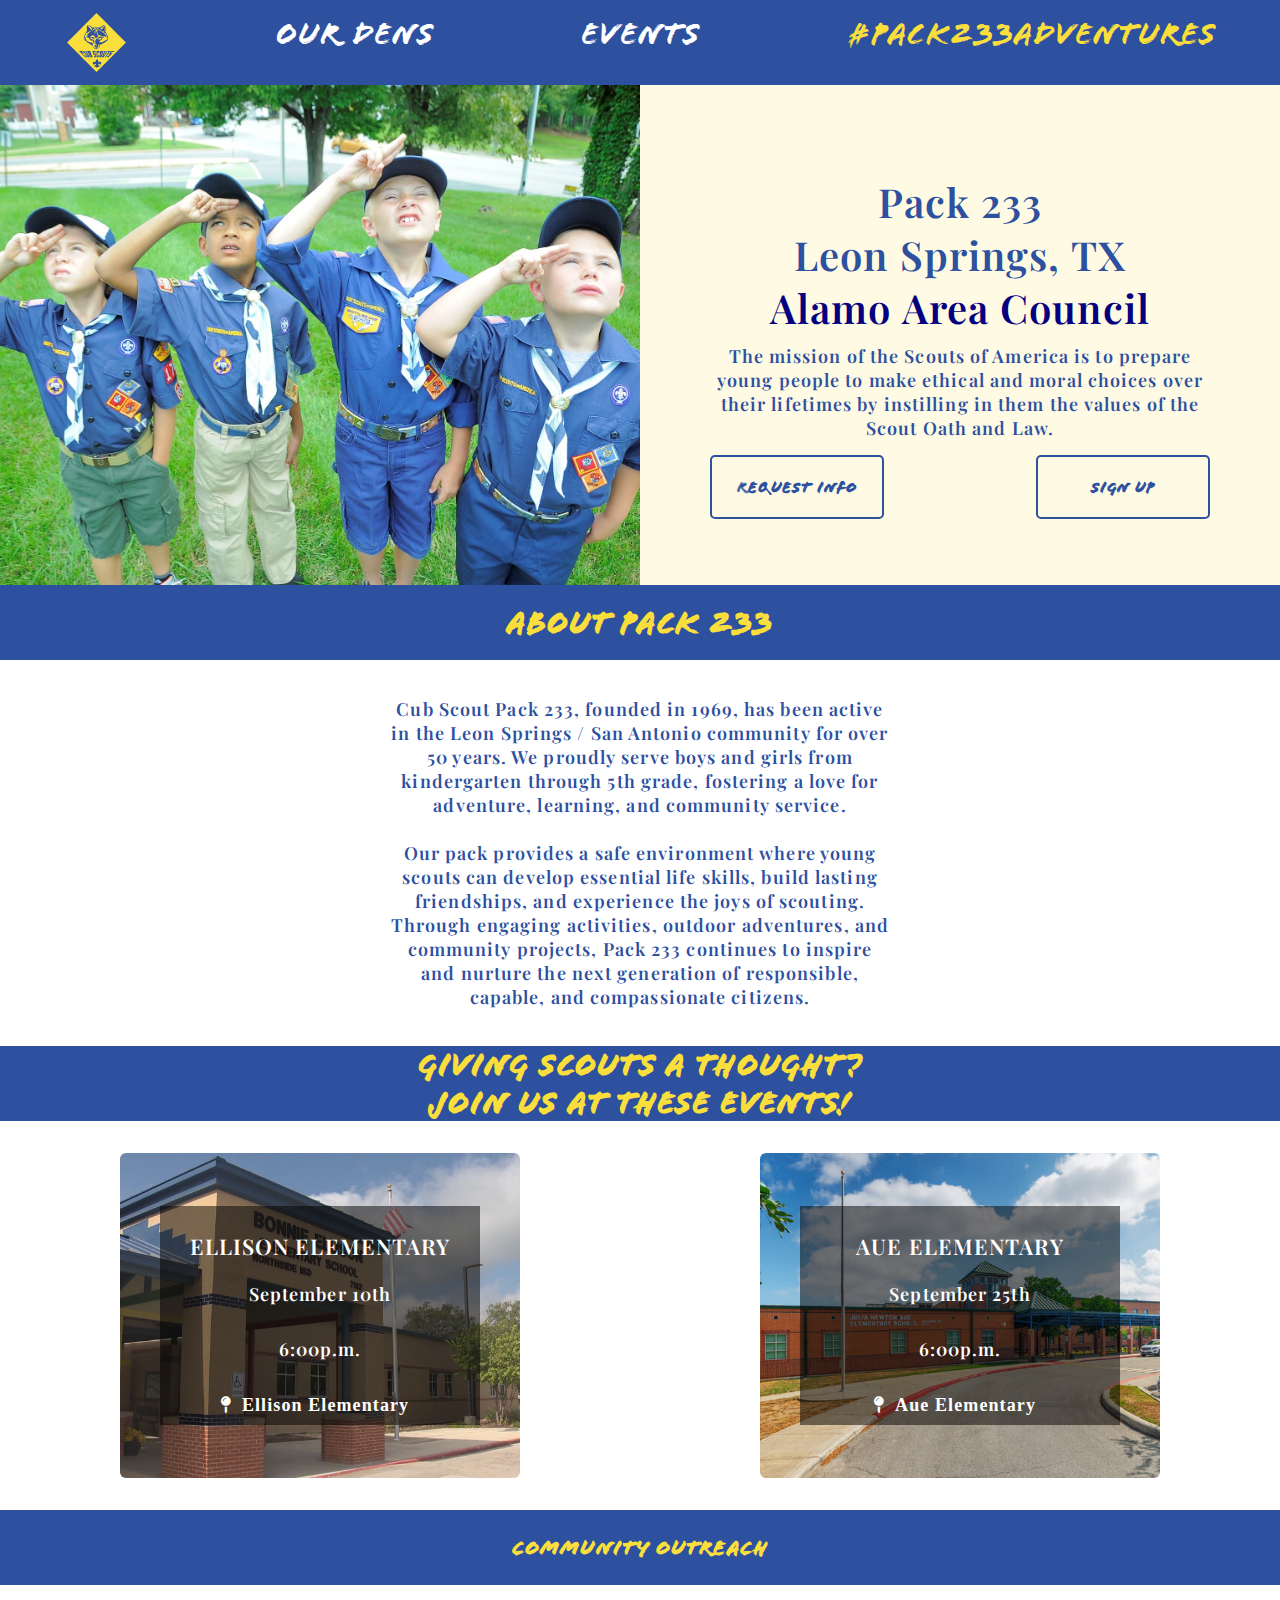
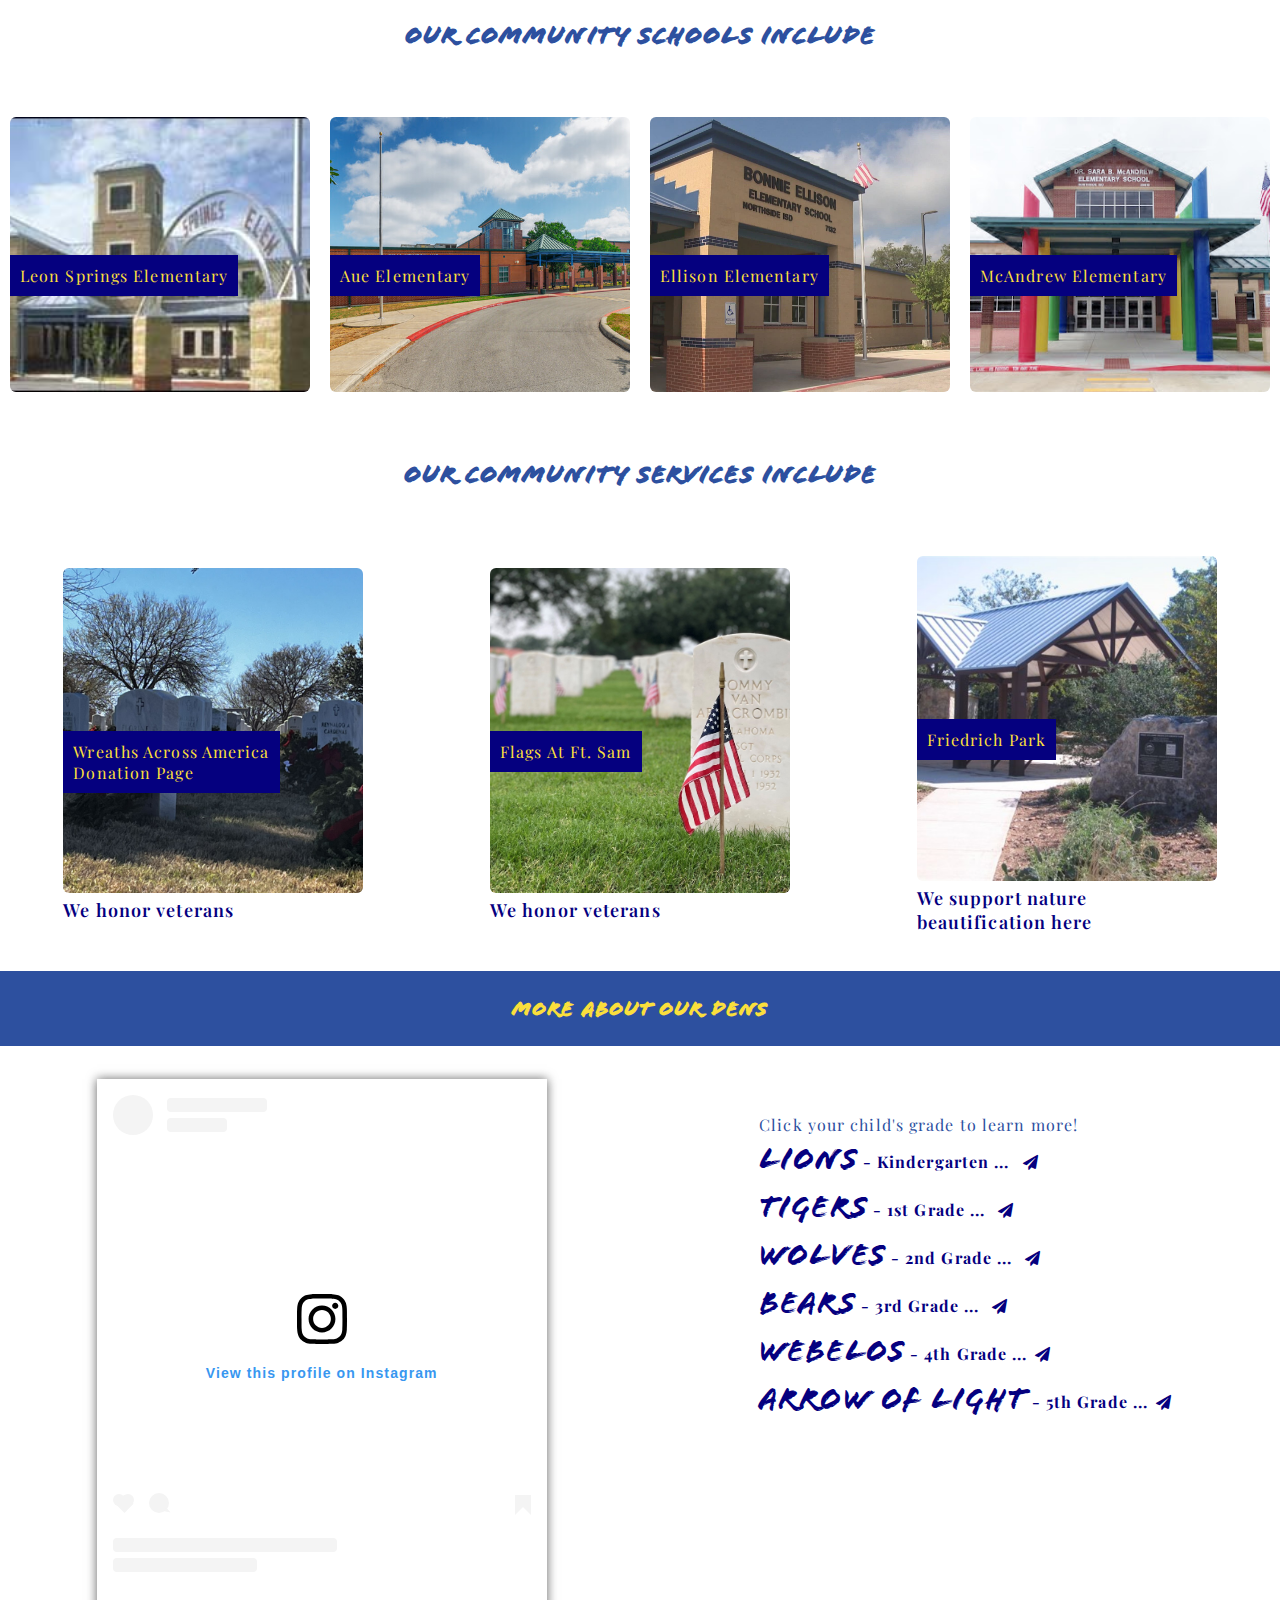
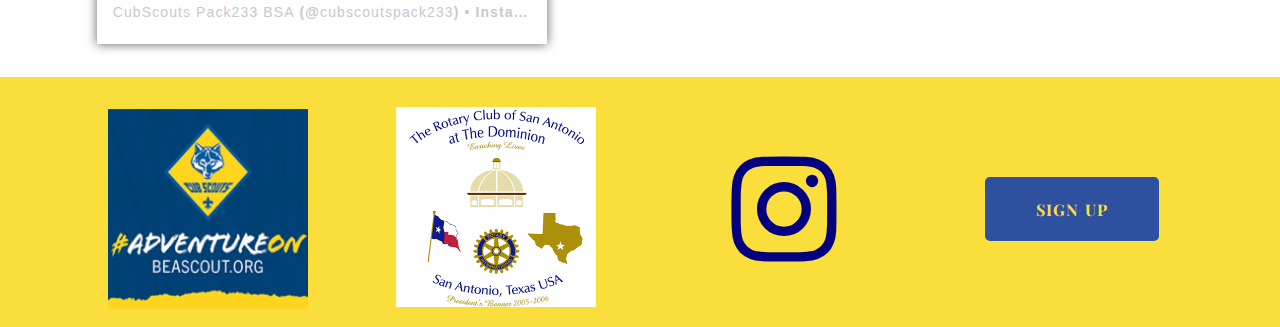
==== index.html @ 51a00521 "changing up the community section" ====
<!DOCTYPE html>
<html lang="en">
    <head>
        <meta name="viewport" content="width=device-width, initial-scale=1.0">
        <meta charset="utf-8">
        <title> Cub Scouts | Leon Springs, TX </title>
        <meta name="keywords" content="CubScout packs, Pack 233, Leon Springs kids, Leon Springs, TX, Leon Springs CubScouts, Domionion CubScouts">
        <meta name="description" content="Explore Cub Scouts Pack 233, where adventure and community come together! Discover our program offerings, upcoming events, and how we foster growth and learning in a fun, supportive environment. Join us in creating lasting memories and developing valuable life skills.">
        <link rel="stylesheet" href="https://cdnjs.cloudflare.com/ajax/libs/font-awesome/5.15.3/css/all.min.css">
        <link rel="icon" type="image/x-icon" href="favicon.ico">
        <link rel="stylesheet" href="styles.css">
        <script async src="//www.instagram.com/embed.js"></script>
    </head>
    <body>   
        <div class="headerContainer">
            <div class="headerContent d-flex"><img class="headerLogo" alt="CubScouts logo" src="./images/cub-scouts.svg" height="50" width="50"/>
                <p class="hash"><a aria-label="Click to check out a list of our Dens" target="_self" style="color: #ffffff !important;" href="#ourDens">OUR DENS</a></p>
                <p class="hash"><a aria-label="Click to check our community events" target="_self" style="color: #ffffff !important;" href="#events">EVENTS</a></p>
                <p class="hash mobileHeaderHash"><a target="_blank" aria-label="Click to visit our Instagram Page" href="https://www.instagram.com/cubscoutspack233/"><span>#PACK233ADVENTURES</span></a></p>
            </div>
        </div>
        <section class="heroContainer background-yellow">
             <div class="heroContent">
                <div class="col1 heroBG d-block"></div>
                <div class="col2 text-center"><h1>Pack 233 
                    <br/>Leon Springs, TX<br/> <a aria-label="Click to visit our Alamo Area Council Page" href="https://www.alamoareabsa.org/" target="_blank">Alamo Area Council</a></h1>
                    <p>The mission of the Scouts of America is to prepare young people to make ethical and moral choices over their lifetimes by instilling in them the values of the Scout Oath and Law.</p>
                    <div style="background-color: inherit;" class="flex-row m-auto">
                        <a target="_blank" class="heroButton" href="https://my.scouting.org/more-info/d24417ab-6758-4525-a1d3-5074b0b7e87c&beascout=true?_gl=1*5ojyng*_gcl_au*MTU4NzA2MzYxLjE3MjIyMTE1NDc.*_ga*MjA3MTU3ODgwMi4xNzIyMTIxNTUx*_ga_61ZEHCVHHS*MTcyMjIxMTU0Ny4xLjEuMTcyMjIxMTU3NS4zMi4wLjA.*_ga_20G0JHESG4*MTcyMjIxMTU0OC4xLjEuMTcyMjIxMTU3NS4zMy4wLjA.&_ga=2.195953002.758664652.1722121557-2071578802.1722121551">
                    request info</a><br/>
                    <a target="_blank" class="heroButton" href="https://my.scouting.org/more-info/d24417ab-6758-4525-a1d3-5074b0b7e87c&beascout=true?_gl=1*5ojyng*_gcl_au*MTU4NzA2MzYxLjE3MjIyMTE1NDc.*_ga*MjA3MTU3ODgwMi4xNzIyMTIxNTUx*_ga_61ZEHCVHHS*MTcyMjIxMTU0Ny4xLjEuMTcyMjIxMTU3NS4zMi4wLjA.*_ga_20G0JHESG4*MTcyMjIxMTU0OC4xLjEuMTcyMjIxMTU3NS4zMy4wLjA.&_ga=2.195953002.758664652.1722121557-2071578802.1722121551">
                        Sign Up</a>
                    </div>
                </div>
            </div>
        </section>
        <aside class="asideContainer">
            <h2 class="text-center flex-col">About PACK 233</h2>
                <div class="asideContent">
                    <div class="col2 text-center">
                        <p>
                            Cub Scout Pack 233, founded in 1969, has been active in the Leon Springs / San Antonio community for over 50 years. We proudly serve boys and girls from kindergarten through 5th grade, fostering a love for adventure, learning, and community service. 
                            <br/><br/> 
                            Our pack provides a safe environment where young scouts can develop essential life skills, build lasting friendships, and experience the joys of scouting. Through engaging activities, outdoor adventures, and community projects, Pack 233 continues to inspire and nurture the next generation of responsible, capable, and compassionate citizens.
                        </p>
                    </div>
                </div>
        </aside>
        <aside class="asideContainer" id="events">
            <h2 class="text-center flex-col"><div class="d-contents">GIVING SCOUTS A THOUGHT?</div><br/><span class="mobileHelp">JOIN US AT THESE EVENTS!</span></h2>
            
            <div class="asideContent">
                <div class="col1 ellisonBG max-col-w-400 ">
                    <div class="overlay">
                    <h3>ELLISON ELEMENTARY</h3>
                        <p>September 10th</p><br/>
                        <p>6:00p.m.</p><br/>
                        <p><a target="_blank" aria-label="Directions to Ellison Elementary" style="color: #ffffff;" href="https://maps.app.goo.gl/BHahEkvLc5fnG5948"><span class="fa fa-map-pin"/>Ellison Elementary</a></p>
                    </div>
                </div>
                <div class="col1 aueBG max-col-w-400">
                    <div class="overlay">
                        <h3>AUE ELEMENTARY</h3>
                        <p>September 25th</p><br/>
                        <p>6:00p.m.</p><br/>
                        <p><a aria-label="Directions to Aue Elementary" target="_blank" style="color: #ffffff;" href="https://maps.app.goo.gl/xk5PYhgJ418d5FRM7"><span class="fa fa-map-pin"/>Aue Elementary</a></p>
                    </div>
                </div>
            </div>
        </aside>
        <aside class="asideContainer">
            <h3 class="text-center flex-col">Community Outreach</h3>
            <div><h4 style="font-weight: 800; font-size: 26px" class="hash text-center">Our community schools include</h4></div>

            <div class="asideContent">            
                <div class="col4">
                    <a href="https://www.nisd.net/leonsprings" target="_blank">
                    <div class="lseBG max-col-w-300">
                    <span class='titleBG'>Leon Springs Elementary </span>  </div>
                
                    </a>
                </div>
                <div class="col4">
                    <a href="https://www.nisd.net/aue" target="_blank">
                        <div class="aueBG max-col-w-300">
                        <span class='titleBG'>Aue Elementary </span>  </div>
                    </a>
                </div>  
                <div class="col4">
                    <a href="https://www.nisd.net/ellison" target="_blank">
                        <div class="ellisonBG max-col-w-300">
                        <span class='titleBG'>Ellison Elementary </span>  </div>
                    </a>
                </div>
                <div class="col4">
                    <a href="https://www.nisd.net/mcandrew" target="_blank">
                      <div class="mcandBG  max-col-w-300">
                      <span class='titleBG'>McAndrew  Elementary </span>  </div>
                    </a>
                </div>
            </div>
            <div><h4 style="font-weight: 800; font-size: 26px" class="hash text-center">Our community services include</h4></div>

            <div class="asideContent">

                <div class="col3">
                      <a href="https://www.wreathsacrossamerica.org/pages/179593/Overview/?relatedId=14959" target="_blank">
                  <div class="wwaBG max-col-w-400">
                  <span class='titleBG'> Wreaths Across America <br/> Donation Page</span> </div>
                  <p>We honor veterans</p>
                </a>
                </div>
                <div class="col3">
                 <a  target="_blank" href="https://www.flagsforfallenvets.com/fsh.php?q=FSH">
                  <div class="ffsBG max-col-w-400">
                    <span class='titleBG'> Flags At Ft. Sam </span></div>
                    <p>We honor veterans</p>
                </a>
                </div>   
                <div class="col3">
                <a href="https://www.sa.gov/Directory/Departments/Parks/Parks-Facilities/Parks/Directory/Friedrich-Wilderness-Park" target="_blank">
                  <div class="friedrichBG max-col-w-400">
                  <span class='titleBG'> Friedrich Park </span>  </div>
                  <p>We support nature beautification here</p>

                </a>
                </div>
            </div>
             
        </aside>
        <aside class="asideContainer">
            <h3 class="text-center flex-col">MORE ABOUT OUR DENS</h3>
            <div id="ourDens" class="asideContent j-content-dynamic" > 
                <blockquote class="instagram-media" data-instgrm-permalink="https://www.instagram.com/cubscoutspack233/?utm_source=ig_embed&amp;utm_campaign=loading" data-instgrm-version="14" style="background:#FFF; border: none !important; box-shadow:0 0 10px 0 rgba(0,0,0,0.5),0 1px 10px 0 rgba(0,0,0,0.15) !important; margin: 1px; max-width:450px; min-width:326px; padding:0; width:95.375%; width:-webkit-calc(100% - 2px); width:calc(100% - 2px);"><div style="padding:16px;"> <a href="https://www.instagram.com/cubscoutspack233/?utm_source=ig_embed&amp;utm_campaign=loading" style=" background:#FFFFFF; line-height:0; padding:0 0; text-align:center; text-decoration:none; width:100%;" target="_blank"> <div style=" display: flex; flex-direction: row; align-items: center;"> <div style="background-color: #F4F4F4; border-radius: 50%; flex-grow: 0; height: 40px; margin-right: 14px; width: 40px;"></div> <div style="display: flex; flex-direction: column; flex-grow: 1; justify-content: center;"> <div style=" background-color: #F4F4F4; border-radius: 4px; flex-grow: 0; height: 14px; margin-bottom: 6px; width: 100px;"></div> <div style=" background-color: #F4F4F4; border-radius: 4px; flex-grow: 0; height: 14px; width: 60px;"></div></div></div><div style="padding: 19% 0;"></div> <div style="display:block; height:50px; margin:0 auto 12px; width:50px;"><svg width="50px" height="50px" viewBox="0 0 60 60" version="1.1" xmlns="https://www.w3.org/2000/svg" xmlns:xlink="https://www.w3.org/1999/xlink"><g stroke="none" stroke-width="1" fill="none" fill-rule="evenodd"><g transform="translate(-511.000000, -20.000000)" fill="#000000"><g><path d="M556.869,30.41 C554.814,30.41 553.148,32.076 553.148,34.131 C553.148,36.186 554.814,37.852 556.869,37.852 C558.924,37.852 560.59,36.186 560.59,34.131 C560.59,32.076 558.924,30.41 556.869,30.41 M541,60.657 C535.114,60.657 530.342,55.887 530.342,50 C530.342,44.114 535.114,39.342 541,39.342 C546.887,39.342 551.658,44.114 551.658,50 C551.658,55.887 546.887,60.657 541,60.657 M541,33.886 C532.1,33.886 524.886,41.1 524.886,50 C524.886,58.899 532.1,66.113 541,66.113 C549.9,66.113 557.115,58.899 557.115,50 C557.115,41.1 549.9,33.886 541,33.886 M565.378,62.101 C565.244,65.022 564.756,66.606 564.346,67.663 C563.803,69.06 563.154,70.057 562.106,71.106 C561.058,72.155 560.06,72.803 558.662,73.347 C557.607,73.757 556.021,74.244 553.102,74.378 C549.944,74.521 548.997,74.552 541,74.552 C533.003,74.552 532.056,74.521 528.898,74.378 C525.979,74.244 524.393,73.757 523.338,73.347 C521.94,72.803 520.942,72.155 519.894,71.106 C518.846,70.057 518.197,69.06 517.654,67.663 C517.244,66.606 516.755,65.022 516.623,62.101 C516.479,58.943 516.448,57.996 516.448,50 C516.448,42.003 516.479,41.056 516.623,37.899 C516.755,34.978 517.244,33.391 517.654,32.338 C518.197,30.938 518.846,29.942 519.894,28.894 C520.942,27.846 521.94,27.196 523.338,26.654 C524.393,26.244 525.979,25.756 528.898,25.623 C532.057,25.479 533.004,25.448 541,25.448 C548.997,25.448 549.943,25.479 553.102,25.623 C556.021,25.756 557.607,26.244 558.662,26.654 C560.06,27.196 561.058,27.846 562.106,28.894 C563.154,29.942 563.803,30.938 564.346,32.338 C564.756,33.391 565.244,34.978 565.378,37.899 C565.522,41.056 565.552,42.003 565.552,50 C565.552,57.996 565.522,58.943 565.378,62.101 M570.82,37.631 C570.674,34.438 570.167,32.258 569.425,30.349 C568.659,28.377 567.633,26.702 565.965,25.035 C564.297,23.368 562.623,22.342 560.652,21.575 C558.743,20.834 556.562,20.326 553.369,20.18 C550.169,20.033 549.148,20 541,20 C532.853,20 531.831,20.033 528.631,20.18 C525.438,20.326 523.257,20.834 521.349,21.575 C519.376,22.342 517.703,23.368 516.035,25.035 C514.368,26.702 513.342,28.377 512.574,30.349 C511.834,32.258 511.326,34.438 511.181,37.631 C511.035,40.831 511,41.851 511,50 C511,58.147 511.035,59.17 511.181,62.369 C511.326,65.562 511.834,67.743 512.574,69.651 C513.342,71.625 514.368,73.296 516.035,74.965 C517.703,76.634 519.376,77.658 521.349,78.425 C523.257,79.167 525.438,79.673 528.631,79.82 C531.831,79.965 532.853,80.001 541,80.001 C549.148,80.001 550.169,79.965 553.369,79.82 C556.562,79.673 558.743,79.167 560.652,78.425 C562.623,77.658 564.297,76.634 565.965,74.965 C567.633,73.296 568.659,71.625 569.425,69.651 C570.167,67.743 570.674,65.562 570.82,62.369 C570.966,59.17 571,58.147 571,50 C571,41.851 570.966,40.831 570.82,37.631"></path></g></g></g></svg></div><div style="padding-top: 8px;"> <div style=" color:#3897f0; font-family:Arial,sans-serif; font-size:14px; font-style:normal; font-weight:550; line-height:18px;">View this profile on Instagram</div></div><div style="padding: 12.5% 0;"></div> <div style="display: flex; flex-direction: row; margin-bottom: 14px; align-items: center;"><div> <div style="background-color: #F4F4F4; border-radius: 50%; height: 12.5px; width: 12.5px; transform: translateX(0px) translateY(7px);"></div> <div style="background-color: #F4F4F4; height: 12.5px; transform: rotate(-45deg) translateX(3px) translateY(1px); width: 12.5px; flex-grow: 0; margin-right: 14px; margin-left: 2px;"></div> <div style="background-color: #F4F4F4; border-radius: 50%; height: 12.5px; width: 12.5px; transform: translateX(9px) translateY(-18px);"></div></div><div style="margin-left: 8px;"> <div style=" background-color: #F4F4F4; border-radius: 50%; flex-grow: 0; height: 20px; width: 20px;"></div> <div style=" width: 0; height: 0; border-top: 2px solid transparent; border-left: 6px solid #f4f4f4; border-bottom: 2px solid transparent; transform: translateX(16px) translateY(-4px) rotate(30deg)"></div></div><div style="margin-left: auto;"> <div style=" width: 0px; border-top: 8px solid #F4F4F4; border-right: 8px solid transparent; transform: translateY(16px);"></div> <div style=" background-color: #F4F4F4; flex-grow: 0; height: 12px; width: 16px; transform: translateY(-4px);"></div> <div style=" width: 0; height: 0; border-top: 8px solid #F4F4F4; border-left: 8px solid transparent; transform: translateY(-4px) translateX(8px);"></div></div></div> <div style="display: flex; flex-direction: column; flex-grow: 1; justify-content: center; margin-bottom: 24px;"> <div style=" background-color: #F4F4F4; border-radius: 4px; flex-grow: 0; height: 14px; margin-bottom: 6px; width: 224px;"></div> <div style=" background-color: #F4F4F4; border-radius: 4px; flex-grow: 0; height: 14px; width: 144px;"></div></div></a><p style=" color:#c9c8cd; font-family:Arial,sans-serif; font-size:14px; line-height:17px; margin-bottom:0; margin-top:8px; overflow:hidden; padding:8px 0 7px; text-align:center; text-overflow:ellipsis; white-space:nowrap;"><a href="https://www.instagram.com/cubscoutspack233/?utm_source=ig_embed&amp;utm_campaign=loading" style=" color:#c9c8cd; font-family:Arial,sans-serif; font-size:14px; font-style:normal; font-weight:normal; line-height:17px;" target="_blank">CubScouts Pack233 BSA</a> (@<a href="https://www.instagram.com/cubscoutspack233/?utm_source=ig_embed&amp;utm_campaign=loading" style=" color:#c9c8cd; font-family:Arial,sans-serif; font-size:14px; font-style:normal; font-weight:normal; line-height:17px;" target="_blank">cubscoutspack233</a>) • Instagram photos and videos</p></div></blockquote>

                <div class="">
                        <ul class="denListContainer" style="font-weight: 700px">
                            Click your child's grade to learn more! <br/>
                            <li><a target="_self" href="lions.html"><span class="hash">Lions</span> - Kindergarten ... <span style="font-size: 24px; position: relative; top: 5px; left: 3px;"><i class="fa fa-light fa-paper-plane"></i></span></a></li>
                            <li><a target="_self" href="tigers.html"><span class="hash">Tigers</span> - 1st Grade ... <span style="font-size: 24px; position: relative; top: 5px; left: 3px;"><i class="fa fa-light fa-paper-plane"></i></span></a></li>
                            <li><a target="_self" href="wolves.html"><span class="hash">Wolves</span> - 2nd Grade ... <span style="font-size: 24px; position: relative; top: 5px; left: 3px;"><i class="fa fa-light fa-paper-plane"></i></span></a></li>
                            <li><a target="_self" href="bears.html"><span class="hash">Bears</span> - 3rd Grade ... <span style="font-size: 24px; position: relative; top: 5px; left: 3px;"><i class="fa fa-light fa-paper-plane"></i></span></a></li>
                            <li><a target="_self" href="webelos.html"><span class="hash">Webelos</span> - 4th Grade ...<span style="font-size: 24px; position: relative; top: 5px; left: 3px;"><i class="fa fa-light fa-paper-plane"></i></span></a></li>
                            <li><a target="_self" href="arrow-of-light.html"><span class="hash">Arrow Of Light</span> - 5th Grade ...<span style="font-size: 24px; position: relative; top: 5px; left: 3px;"><i class="fa fa-light fa-paper-plane"></i></span></a></li>
                        </ul>
                </div>
            </div>
           
        </aside>  
        <footer class="footerContainer">
            <div class="footerContent">
                <div class="footerCol"><img alt="CubScouts Adventures logo" src="./images/new_logo_footer.png" height="200px" width="200px"/></div>
                <div class="footerCol"><a aria-label="Click to visit Rotary Club at the Dominion's Page" href="https://portal.clubrunner.ca/3077/page/how-we-help" target="_blank" ><img src="./images/rotaryclublogo.png" alt="Dominion Rotary Club logo" height="200px" width="200px"/></a></div>

                <div class="footerCol"><a aria-label="Click to visit our Instagram Page" target="_blank" href="https://www.instagram.com/cubscoutspack233/"><span class="fab fa-instagram"/></a>
                </div>
                <div class="footerCol">
                    <a class="footerButton" href="https://my.scouting.org/online-registration/d24417ab-6758-4525-a1d3-5074b0b7e87c/applicant-type" target="_blank">Sign Up</a>
                </div>
            </div>
        </footer> 
    </body>
</html>
---- styles.css ----
/* Place your CSS styles in this file */
@font-face {
font-family: pack233Font;
src: url('PlayfairDisplay-VariableFont_wght.ttf');
}
@font-face{
font-family: hashFont;
src: url('Flood.otf');
}
body{
color: #2d509f;    
font-family: pack233Font;
background-color: #ffffff;
letter-spacing: 1.1px;
margin: 0px;

}
a{
text-decoration: none;
color: #05007f;
}
a:hover{
text-decoration: none;
}
.headerContainer{
position: fixed;
top: 0px;
display: flex;
background-color: #2d509f;
width: 100%;
height: 85px;
color: #ffffff;
z-index: 1;
}
.headerContent{
display: flex;
justify-content: space-between;
color: #ffffff;
font-size: 16px;
font-weight: 600;
width: 90%;
margin: auto;
max-width: 1400px;
}
.headerLogo{
height:65px;
width: 65px;
}
.hash{
font-family: hashFont !important;
font-size: 32px;
font-weight: 500;
}
.hash span{
color: #fadf3c;
}
/* hero sections */
.heroContainer{
margin: 85px auto 0px;
color: #2d509f;
width: 100%;
flex-direction: column;
justify-content: center;
}
.heroContent{
width: 100%;
display: flex;
flex-direction: row;
height: 500px;
margin: auto;
}
.heroButton{
border: 2px solid #2d509f;
height: 40px;
border-radius: 5px;
padding: 10px;
width: 150px;
color: #2d509f;
text-transform: uppercase;
align-content: center;
font-weight: 700;
margin-top: 10px;
}
.heroButton:hover{
background-color: #fadf3c;
}
.heroBG{
background-image: url('./images/7118_R_33451_01_0057-photo-CSBC-1.JPG');
background-position: center center;
background-repeat: no-repeat;
background-size: cover;
}
.lionHeroBG{
background-image: url('./images/ranks/Lion.jpg');
background-position: center center;
background-repeat: no-repeat;
background-color: #ffffff;
}
.tigerHeroBG{
background-image: url('./images/ranks/Tiger.jpg');
background-position: center center;
background-repeat: no-repeat;
background-color: #ffffff;
background-size: 20%;

}
.wolfHeroBG{
background-image: url('./images/ranks/Wolf.jpg');
background-position: center center;
background-repeat: no-repeat;
background-color: #ffffff;
background-size: 20%;

}
.bearHeroBG{
background-image: url('./images/ranks/CS_bear-insignia-CSBC.jpg');
background-position: center center;
background-repeat: no-repeat;
background-color: #ffffff;
background-size: 30%;

}
.webelosHeroBG{
background-image: url('./images/ranks/webelo.jpg');
background-position: center center;
background-repeat: no-repeat;
background-color: #ffffff;
background-size: 20%;

}
.aolHeroBG{
background-image: url('./images/ranks/AOL.jpeg');
background-position: center center;
background-repeat: no-repeat;
background-color: #ffffff;
}
.wolfHeroBG{
background-image: url('./images/ranks/Wolf.jpg');
background-position: center center;
background-repeat: no-repeat;
background-color: #ffffff;
}
.card{
width: 100%;
max-width: 500px;
border-radius: 6px;
}
.wwaBG{
background-image: url('./images/image1.jpg');
background-position: center center;
background-repeat: no-repeat;
background-size: cover;
border-radius: 6px;
}
.ffsBG{
background-image: url('./images/image0.jpg');
background-position: center center;
background-repeat: no-repeat;
background-size: cover;
border-radius: 6px;
}
.col{
flex-direction: column;
width: 100%; 
}
.col1{
flex-direction: column;
width: 50%;  
}
.col1 img{
height: 100%;
object-fit: contain;
}
.max-col-w-400{
max-width: 400px;
height: 325px;
margin: auto;
align-content: center;
}
.max-col-w-300{
    max-width: 300px;
    height: 275px;
    margin: auto;
    align-content: center;
}

.col2{
align-content: center;
flex-direction: column;
width: 50%;
max-width: 500px;
margin: auto;
}
.col3{
    align-content: center;
    flex-direction: column;
    width: 33%;
    max-width: 300px;
    margin: auto;
    }
.col4{
    align-content: center;
    flex-direction: column;
    width: 25%;
    max-width: 400px;
    margin: auto;
}
/* content sections (aside) */
.asideContainer{
width: 100%;
margin: auto;
justify-content: center;

}
.asideContent{
display: flex;
max-width: 1400px;
width: 100%;
margin: auto;
flex-direction: row;
padding: 2.5% 0px;
}

.flex-col {
font-family: hashFont;
display: flex;
flex-direction: column;
width: 100%;
background-color: #2d509f;
color: #fadf3c;
height: 75px;
justify-content: center;
margin: 0px;
}
.flex-row {
font-family: hashFont;
display: flex;
flex-direction: row;
width: 100%;
background-color: #2d509f;
color: #fadf3c;
height: 60px;
justify-content: space-between;
margin: 0px;
}
.derbyBG{
background-image: url('./images/lego derby.jpg');
background-position: center center;
background-repeat: no-repeat;
background-size: cover;
border-radius: 6px;
}
.friedrichBG{
background-image: url('./images/freidreichBG.jpg');
background-position: center center;
background-repeat: no-repeat;
background-size: cover;
border-radius: 6px;
}
.lseBG{
background-image: url('./images/LSEelem.jpg');
background-position: center center;
background-repeat: no-repeat;
background-size: cover;
border-radius: 6px;
}
.aueBG{
background-image: url('./images/aueElem.jpg');
background-position: center center;
background-repeat: no-repeat;
background-size: cover;
border-radius: 6px;
}
.mcandBG{
background-image: url('./images/mcand-elem.jpg');
background-position: center center;
background-repeat: no-repeat;
background-size: cover;
border-radius: 6px;
}
.ellisonBG{
background-image: url('./images/ellison-elem.jpg');
background-position: center center;
background-repeat: no-repeat;
background-size: cover;
border-radius: 6px;
}
.rainGutterBG{
background-image: url('./images/raingutter_regatta_bsa.jpg');
background-position: center center;
background-repeat: no-repeat;
background-size: cover;
height: 350px;  
}
.overlay  {
background-color: #00000080;
width: 80%;
margin: auto;
color: white;
text-align: center;
padding: 1% 0px;
}
.titleBG{
background-color: #05007f;
color: #fadf3c;
padding: 10px;
position: absolute;
}
/* den list */
.denListContainer {
    justify-content: stretch;
}
ul {
padding: 20px;
}
li{
list-style: none;
font-weight: bold;
padding: 5px 0px;

}
/* footer */
.footerContainer{
width: 100%;
height: 250px;
background-color: #fadf3c;
}
.footerContent{
display: flex;
flex-direction: row;
max-width: 1400px;
width: 90%;
margin: auto;
padding-top: 30px;
}
.footerCol{
flex-direction: column;
width: 25%;
display: flex;
margin: auto;
justify-content: center;
align-items: center;
}
.footerButton{
border: 2px solid #2d509f;
height: 40px;
border-radius: 5px;
align-content: center;
padding: 10px;
color: #fadf3c;
width: 150px;
text-align: center;
background-color: #2d509f;
text-transform: uppercase;
font-weight: 700;
}
.footerButton:hover{
background-color: #fadf3c;
color: #2d509f;
}

/* globals */
.text-center{
text-align: center;
}
.background-yellow{
background-color: #fadf3c25;
}
h1, h2, h3{
font-weight: 600;
}
h1{
font-size: 2.5em;
margin: 10px auto;
}
h2{
font-size: 2.0em;
margin: 10px 0px;
}
h3{
font-size: 1.35em;
}
p{
font-weight: 600;
margin-top: 5px;
margin-bottom: 5px;
font-size: 18px;
}
.p-top{
padding-top: 1%;
}
.j-content-c{
justify-content: center;
}
.j-content-dynamic{
    justify-content: space-around;
}
.m-auto{
margin: auto;
}
.d-block{
display: block;
}
.d-contents{
display: contents;
}



/* Mobile rendering */

@media (max-width: 800px) { 
.hash{
    font-size: 22px;
}
.mobileHeaderHash{
position: fixed;
top: 45px;
left: 110px;
font-size: 16px;
}
.headerContainer{
flex-direction: column;
}
.heroContent{
flex-direction: row;
height: 460px
}

.footerContent{
flex-direction: column;
height: 90%;
}
.heroButton{
width: 140px;
margin-top: 25px
}
.footerContainer{
height: 650px;
}
.mobileHelp{
position: relative;
bottom: 15px;
}
.asideContent{
flex-direction: column;
row-gap: 20px
}
.rankBadgeImg{
width: 90%
}
.overlay{
width: 90%;
}
.lseBG, .ellisonBG, .ffsBG, .wwaBG, .mcandBG, .aueBG, .friedrichBG {
height: 235px;
width: 90%;
}
.tigerHeroBG, .bearHeroBG, .wolfHeroBG, .webelosHeroBG, .lionHeroBG, .aolHeroBG {
background-size: 80%;
}
.j-content-dynamic{
    display: grid;
    justify-content: center;
}
.col1{
    margin: auto;
    width: 90%;
}
.col2{
    margin:0px auto;
    width: 90%;
    padding: 0px 0px;
}
.col3{
    margin:0px auto;
    width: 90%;
    padding: 0px 0px;
}
.col4{
    margin:0px auto;
    width: 90%;
    padding: 0px 0px;
}
.footerCol{
    width: 90%;
    margin: auto;
}
.d-block{
    display: none;
}
.d-contents{
display: none;
}
h1{
font-size: 2.0em;
margin: 10px auto;
}
h2{
    font-size: 1.55em;
    margin: 10px 0px;
}
}

/* font awsome customizations*/

.fa-paper-plane::before {
font-size: 15px;
position: relative;
top: -5px;
left: 5px;
}

.fa-map-pin::before {
font-size: 17px;
position: relative;
top: 0px;
left: -10px;
}
.fa-instagram{
    font-size: 120px;
    color: #05007f;

}

/* Insta CSS  */
.xwxc41k {
    display: none !important;
}
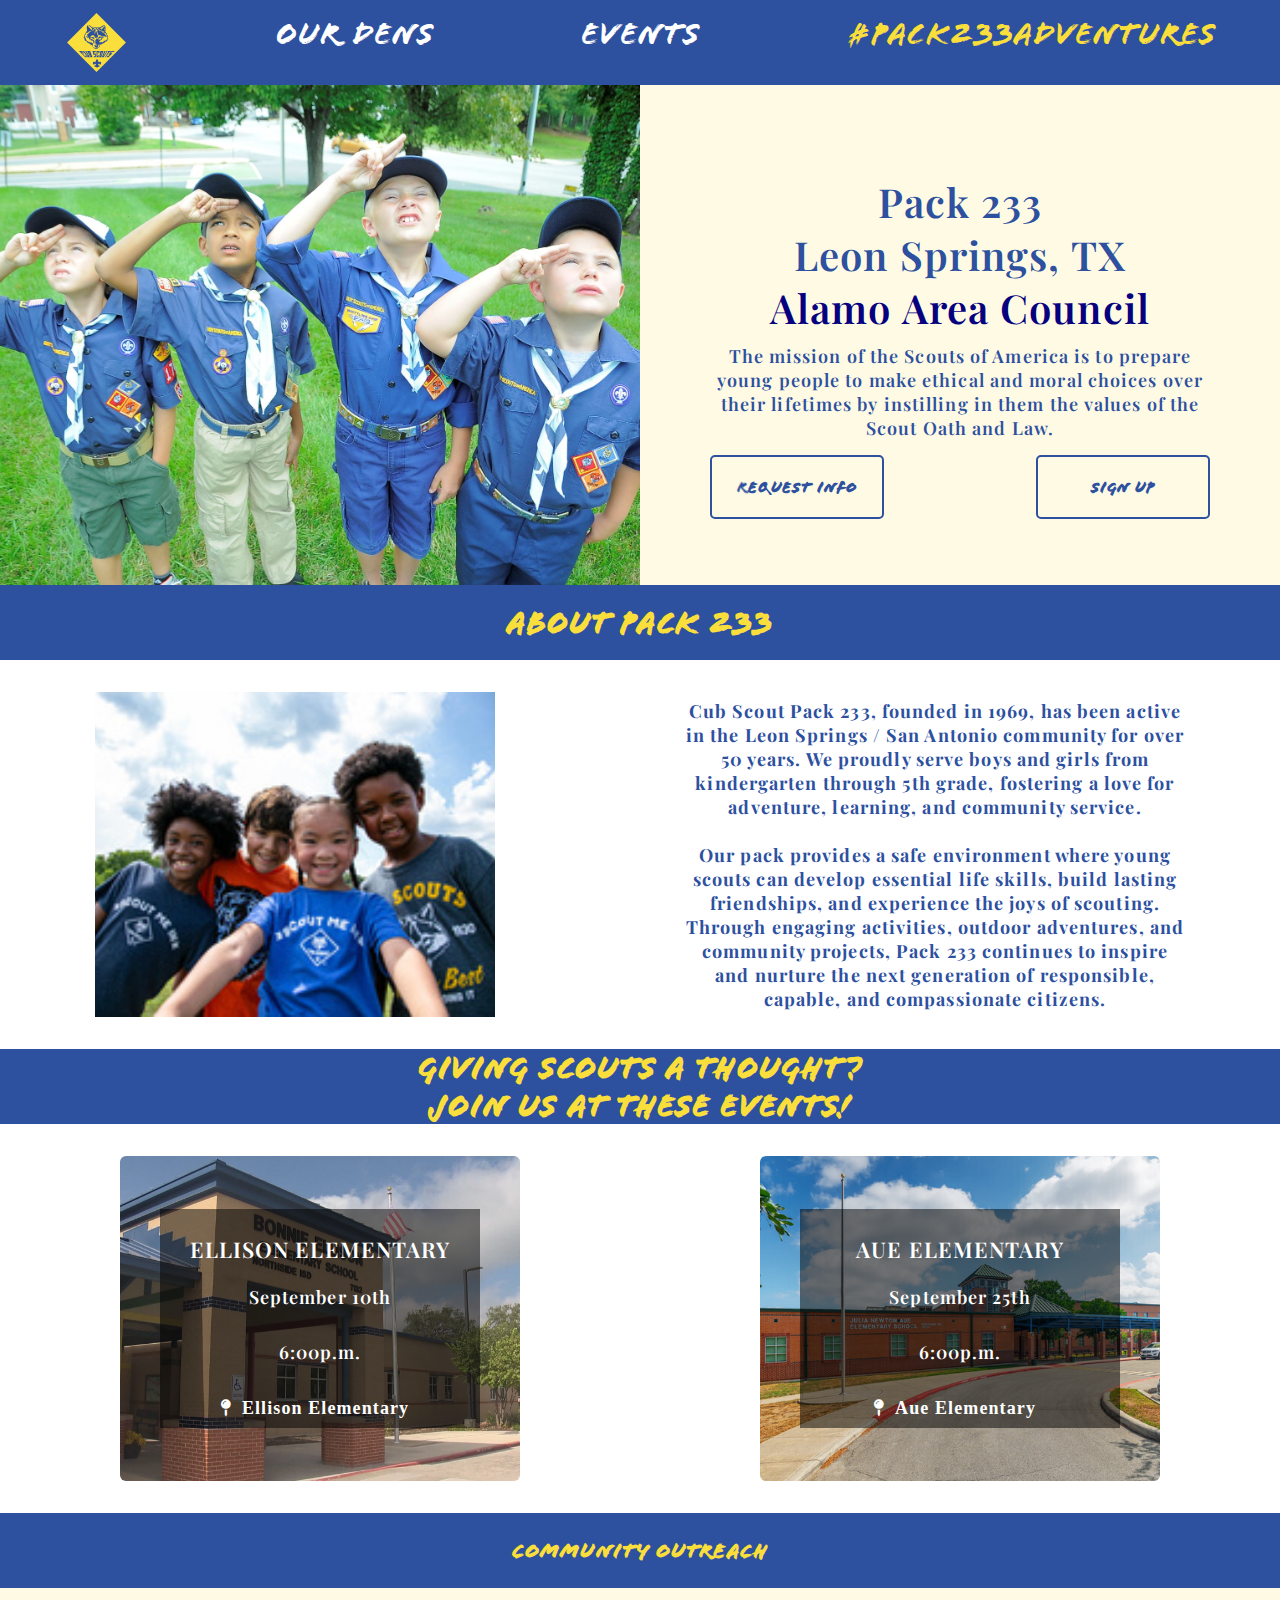
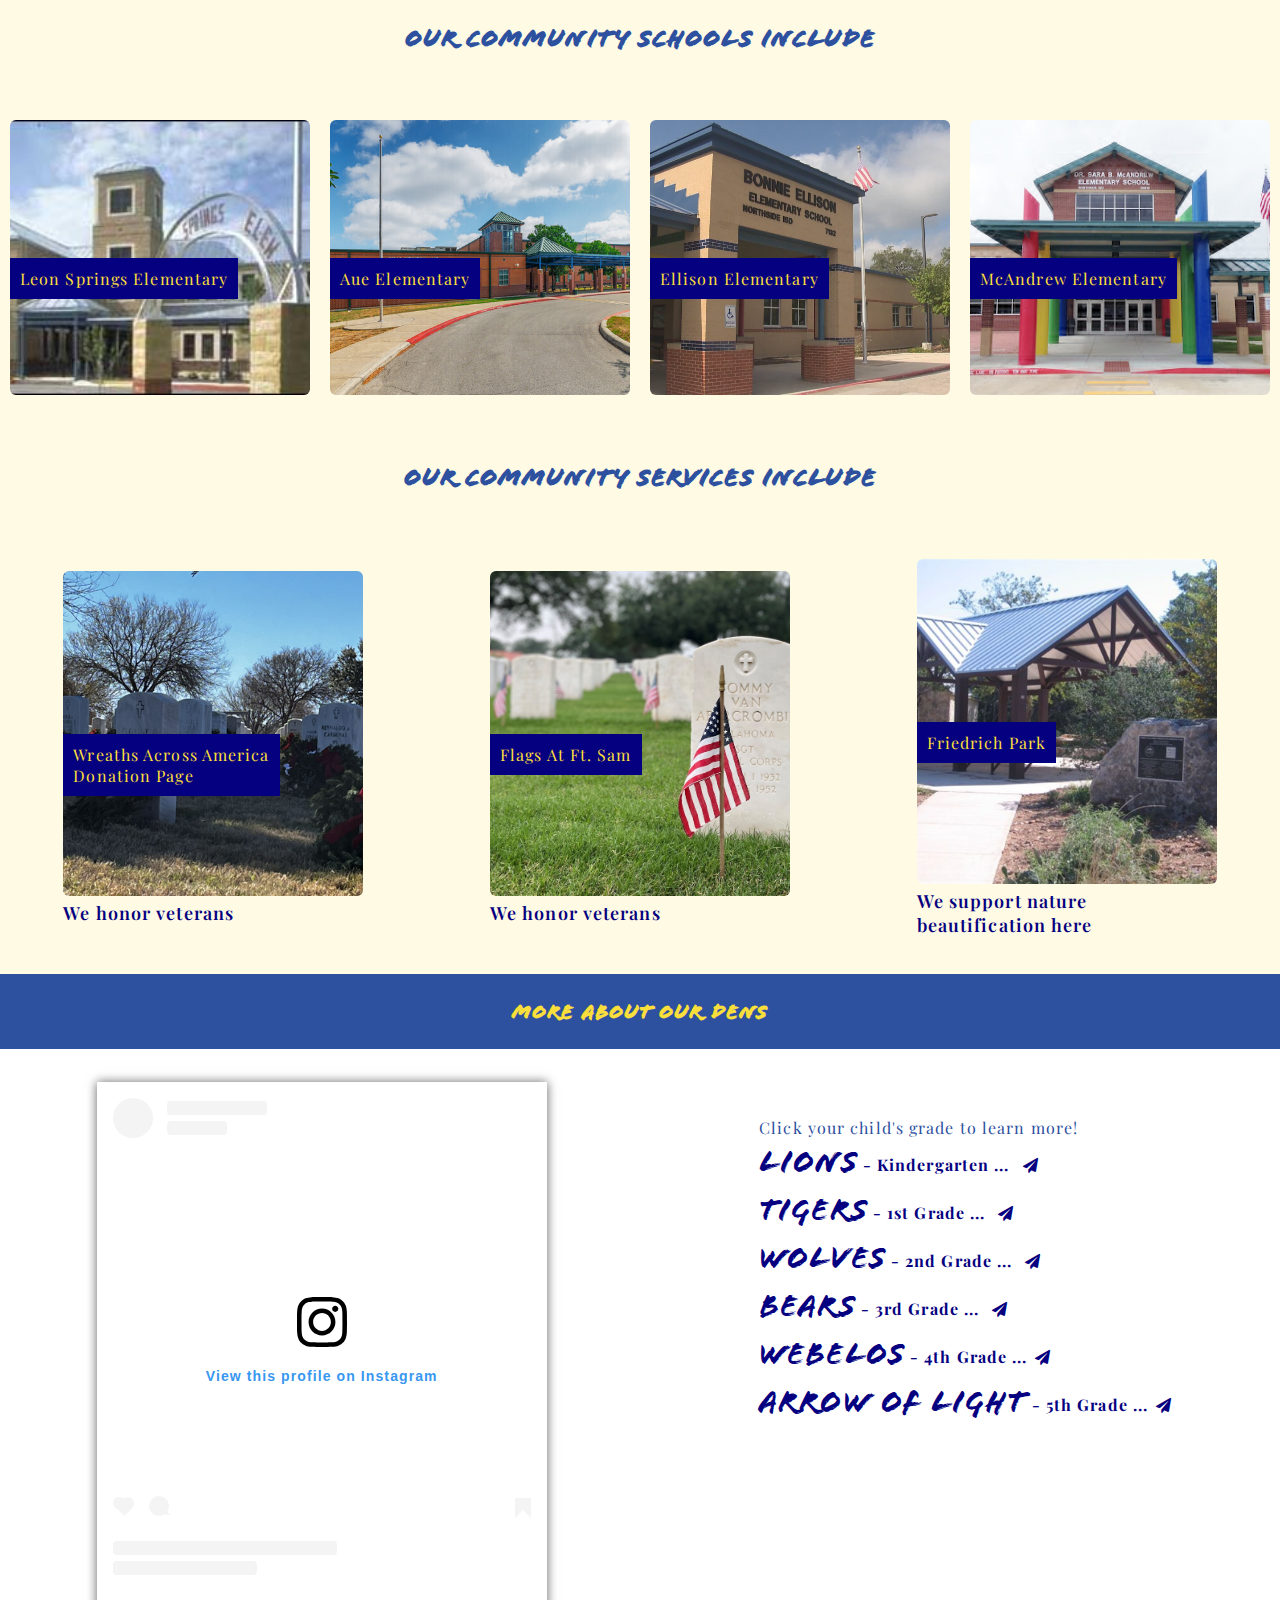
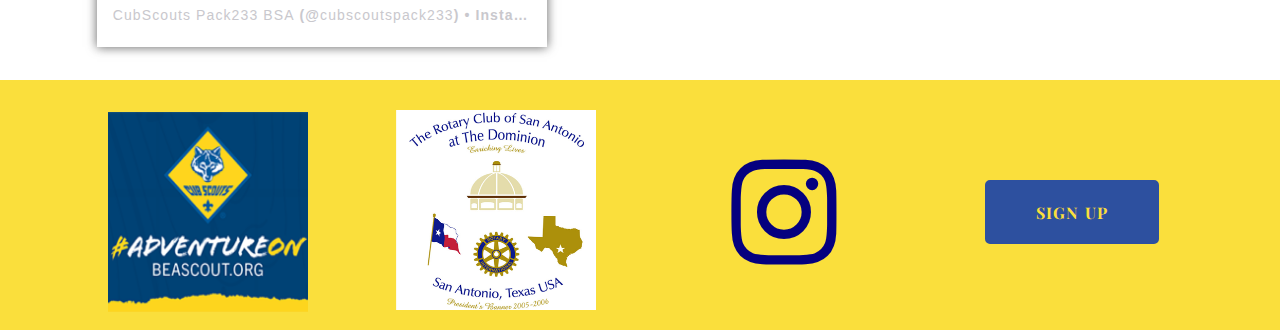
==== commit 2e6daca2: "changing up about section (filling up space w/ a photo)" ====
--- a/index.html
+++ b/index.html
@@ -37,8 +37,9 @@
         <aside class="asideContainer">
             <h2 class="text-center flex-col">About PACK 233</h2>
                 <div class="asideContent">
+                    <div class="col kidsBG max-col-w-400 "></div>
                     <div class="col2 text-center">
-                        <p>
+                        <p style="font-weight: 700;">
                             Cub Scout Pack 233, founded in 1969, has been active in the Leon Springs / San Antonio community for over 50 years. We proudly serve boys and girls from kindergarten through 5th grade, fostering a love for adventure, learning, and community service. 
                             <br/><br/> 
                             Our pack provides a safe environment where young scouts can develop essential life skills, build lasting friendships, and experience the joys of scouting. Through engaging activities, outdoor adventures, and community projects, Pack 233 continues to inspire and nurture the next generation of responsible, capable, and compassionate citizens.
@@ -68,7 +69,7 @@
                 </div>
             </div>
         </aside>
-        <aside class="asideContainer">
+        <aside class="asideContainer background-yellow">
             <h3 class="text-center flex-col">Community Outreach</h3>
             <div><h4 style="font-weight: 800; font-size: 26px" class="hash text-center">Our community schools include</h4></div>
 
--- a/styles.css
+++ b/styles.css
@@ -90,6 +90,12 @@
 background-repeat: no-repeat;
 background-size: cover;
 }
+.kidsBG{
+    background-image: url('./images/gen_kids_cub_scouts.jpg');
+    background-position: center center;
+    background-repeat: no-repeat;
+    background-size: cover;
+    }
 .lionHeroBG{
 background-image: url('./images/ranks/Lion.jpg');
 background-position: center center;
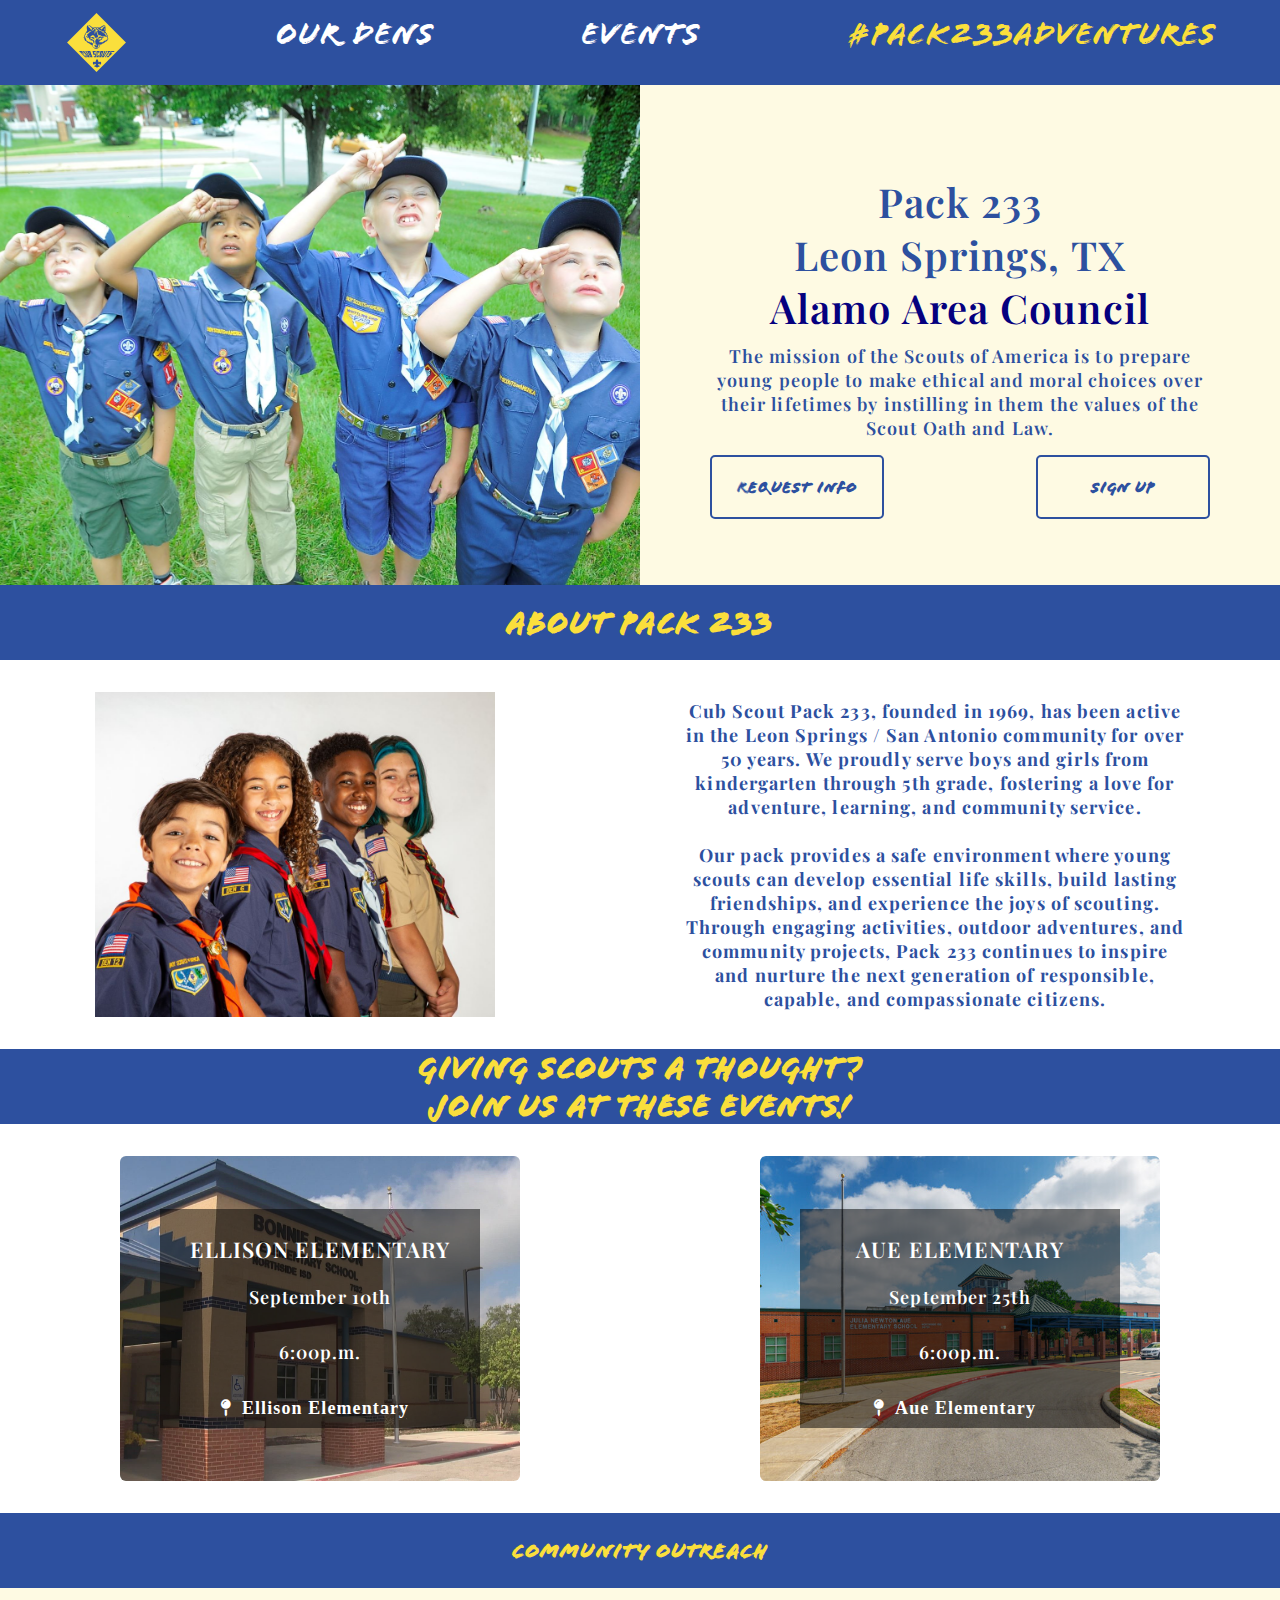
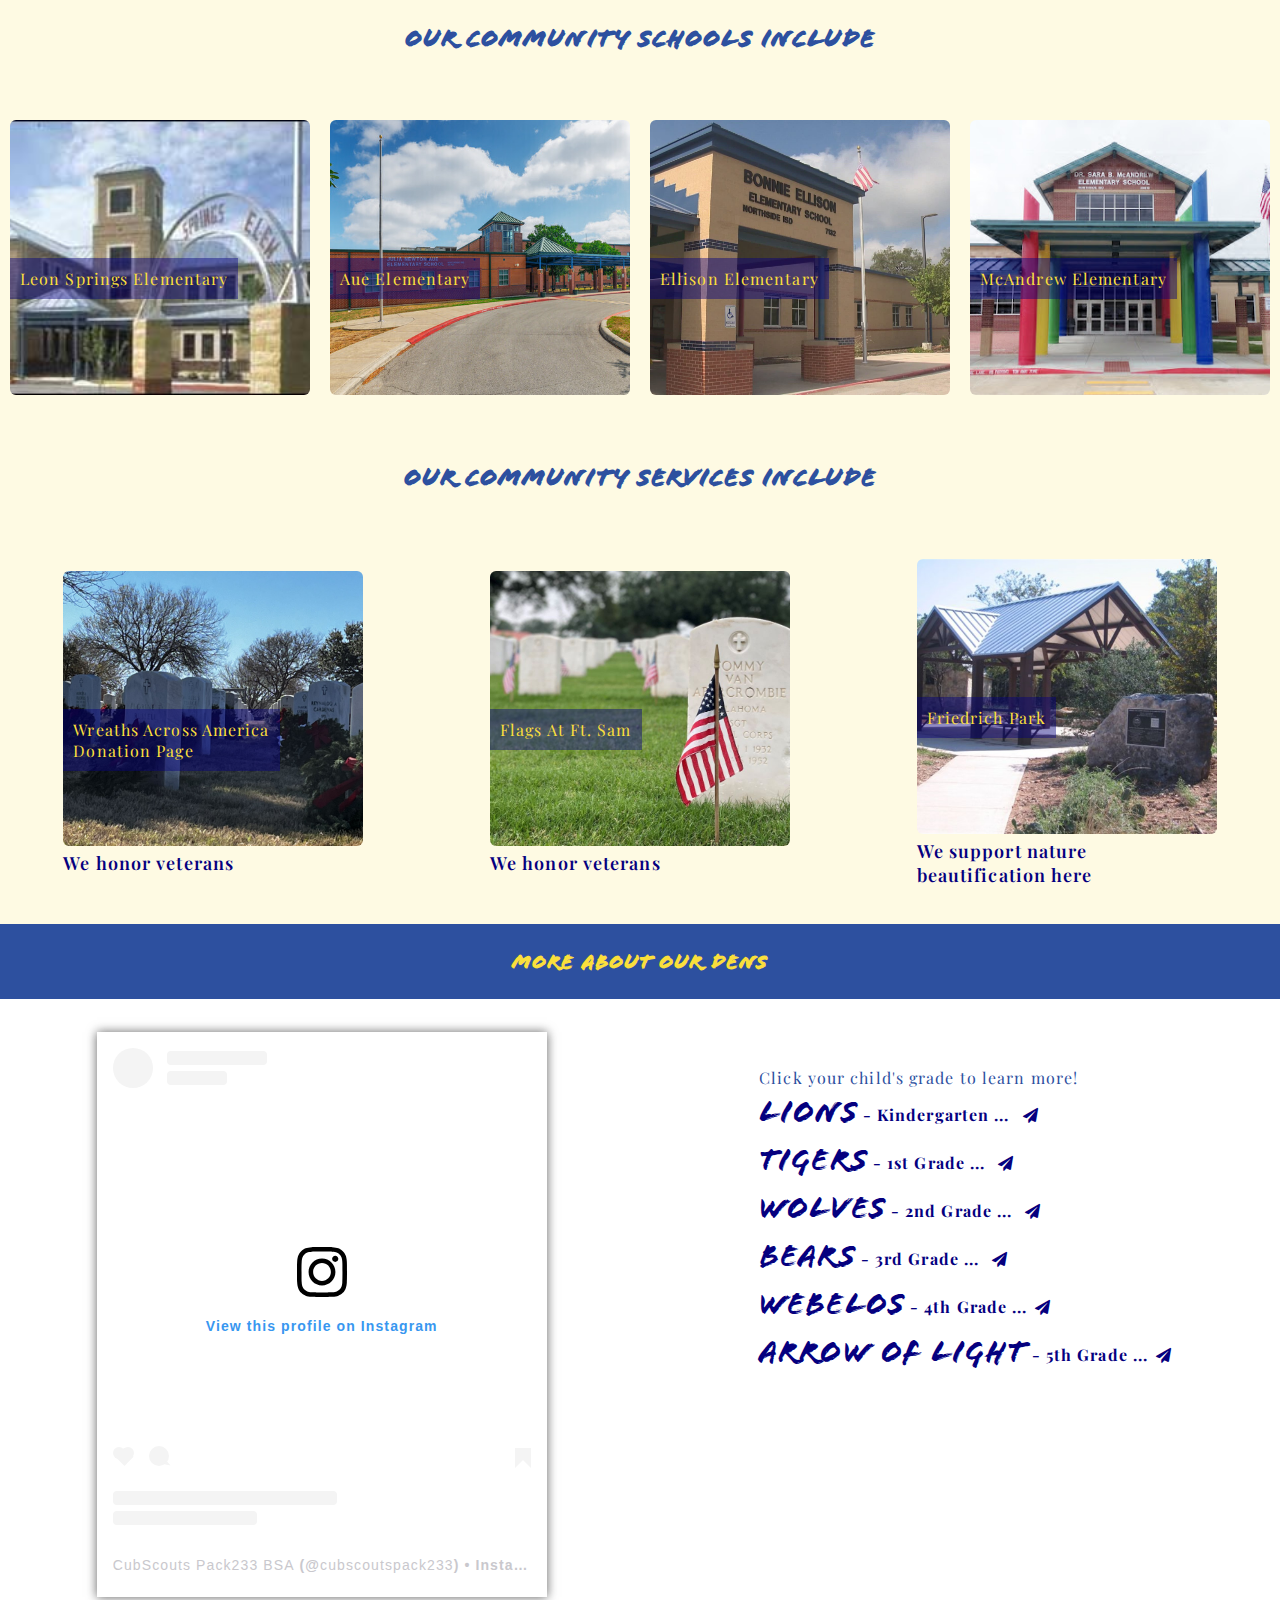
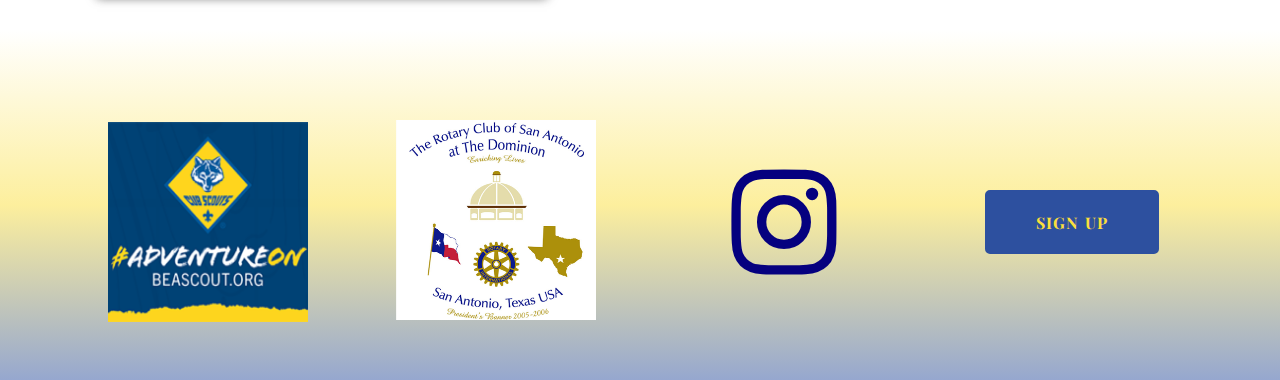
==== commit fc91b54c: "some more style stuff. smaller cols all around lighter bg on photos titles" ====
--- a/index.html
+++ b/index.html
@@ -106,21 +106,21 @@
 
                 <div class="col3">
                       <a href="https://www.wreathsacrossamerica.org/pages/179593/Overview/?relatedId=14959" target="_blank">
-                  <div class="wwaBG max-col-w-400">
+                  <div class="wwaBG max-col-w-300">
                   <span class='titleBG'> Wreaths Across America <br/> Donation Page</span> </div>
                   <p>We honor veterans</p>
                 </a>
                 </div>
                 <div class="col3">
                  <a  target="_blank" href="https://www.flagsforfallenvets.com/fsh.php?q=FSH">
-                  <div class="ffsBG max-col-w-400">
+                  <div class="ffsBG max-col-w-300">
                     <span class='titleBG'> Flags At Ft. Sam </span></div>
                     <p>We honor veterans</p>
                 </a>
                 </div>   
                 <div class="col3">
                 <a href="https://www.sa.gov/Directory/Departments/Parks/Parks-Facilities/Parks/Directory/Friedrich-Wilderness-Park" target="_blank">
-                  <div class="friedrichBG max-col-w-400">
+                  <div class="friedrichBG max-col-w-300">
                   <span class='titleBG'> Friedrich Park </span>  </div>
                   <p>We support nature beautification here</p>
 
--- a/styles.css
+++ b/styles.css
@@ -91,7 +91,7 @@
 background-size: cover;
 }
 .kidsBG{
-    background-image: url('./images/gen_kids_cub_scouts.jpg');
+    background-image: url('./images/BSA_0546-edit-photo-CSBC.jpg');
     background-position: center center;
     background-repeat: no-repeat;
     background-size: cover;
@@ -307,7 +307,7 @@
 padding: 1% 0px;
 }
 .titleBG{
-background-color: #05007f;
+background-color: #05007f70;
 color: #fadf3c;
 padding: 10px;
 position: absolute;
@@ -328,8 +328,8 @@
 /* footer */
 .footerContainer{
 width: 100%;
-height: 250px;
-background-color: #fadf3c;
+height: 350px;
+background: linear-gradient(#ffffff, #fadf3c80, #2d509f80);
 }
 .footerContent{
 display: flex;
@@ -337,7 +337,7 @@
 max-width: 1400px;
 width: 90%;
 margin: auto;
-padding-top: 30px;
+padding-top: 90px;
 }
 .footerCol{
 flex-direction: column;
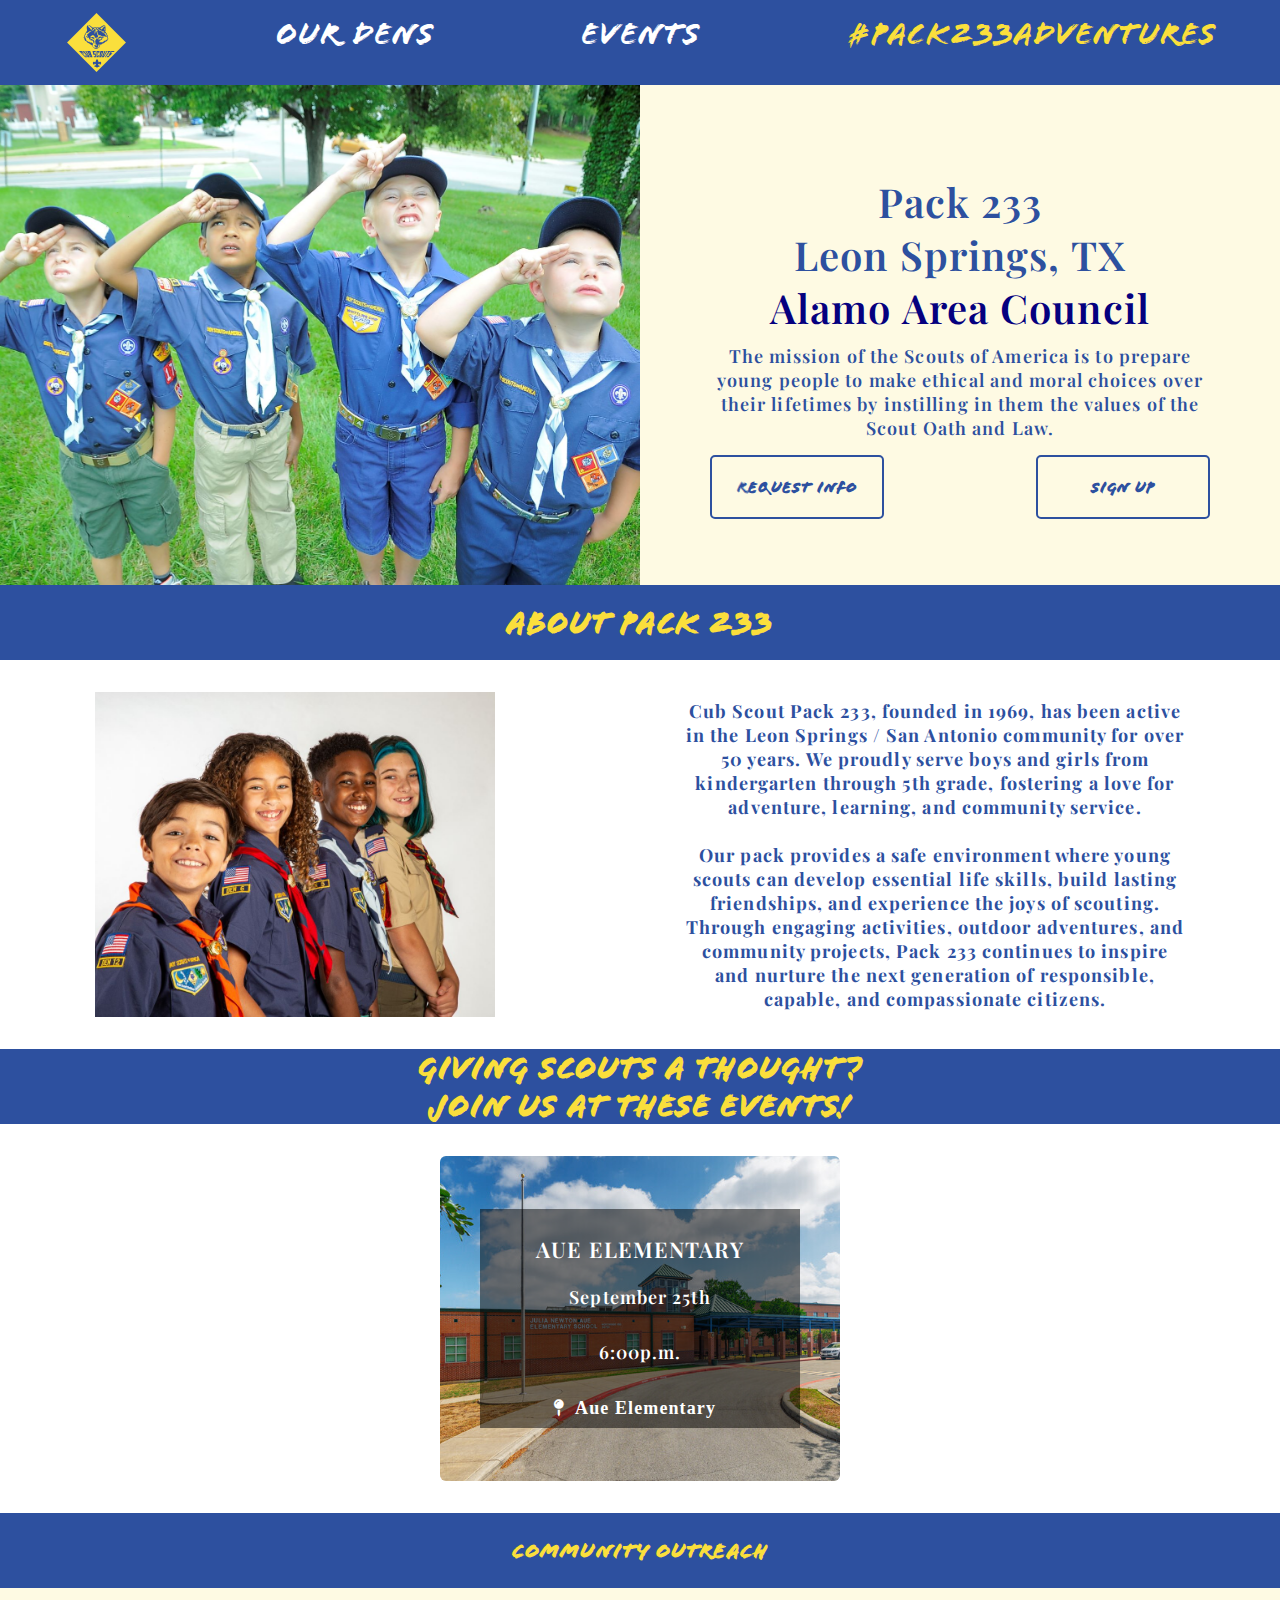
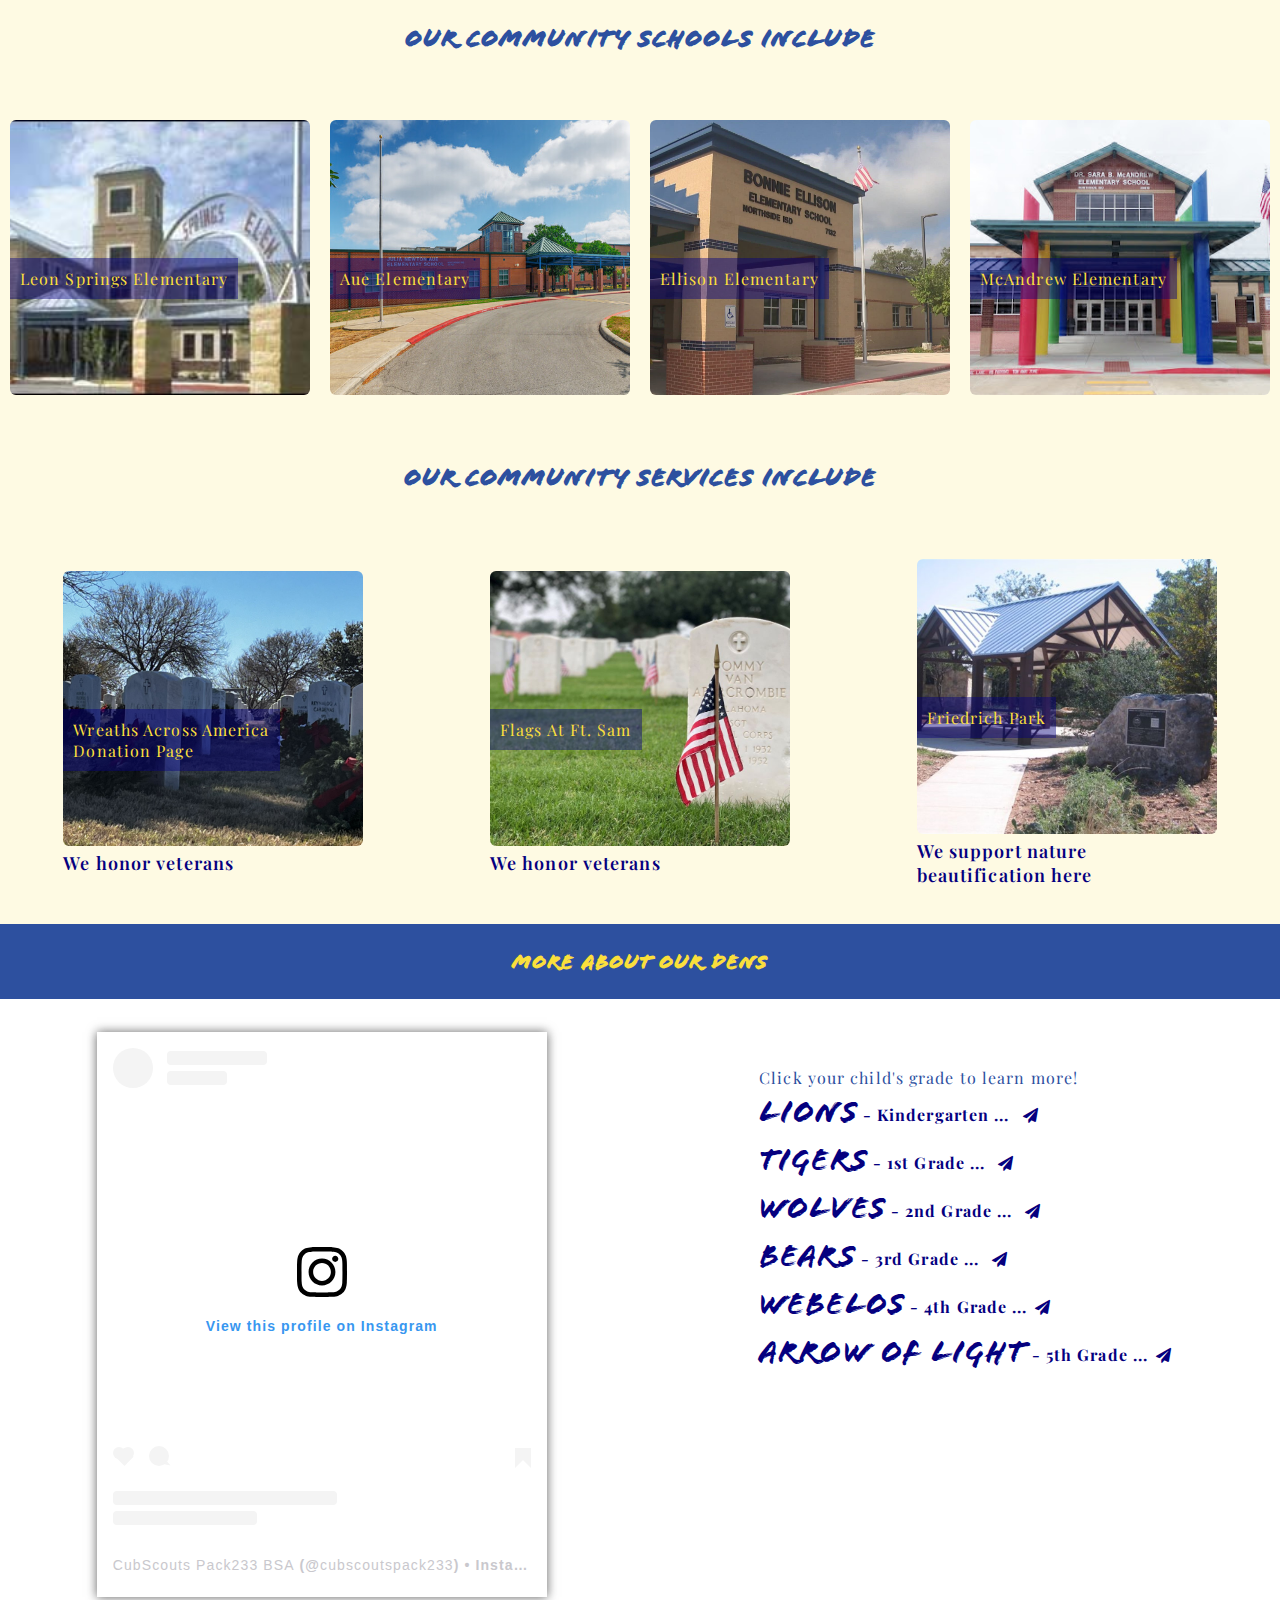
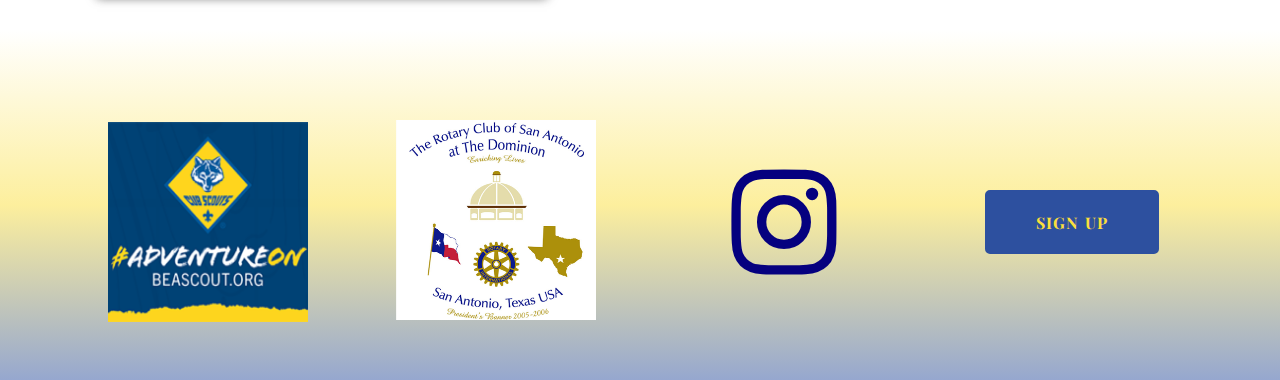
==== commit 733474c0: "removed Ellison's event" ====
--- a/index.html
+++ b/index.html
@@ -51,14 +51,14 @@
             <h2 class="text-center flex-col"><div class="d-contents">GIVING SCOUTS A THOUGHT?</div><br/><span class="mobileHelp">JOIN US AT THESE EVENTS!</span></h2>
             
             <div class="asideContent">
-                <div class="col1 ellisonBG max-col-w-400 ">
+                <!-- <div class="col1 ellisonBG max-col-w-400 ">
                     <div class="overlay">
                     <h3>ELLISON ELEMENTARY</h3>
                         <p>September 10th</p><br/>
                         <p>6:00p.m.</p><br/>
                         <p><a target="_blank" aria-label="Directions to Ellison Elementary" style="color: #ffffff;" href="https://maps.app.goo.gl/BHahEkvLc5fnG5948"><span class="fa fa-map-pin"/>Ellison Elementary</a></p>
                     </div>
-                </div>
+                </div> -->
                 <div class="col1 aueBG max-col-w-400">
                     <div class="overlay">
                         <h3>AUE ELEMENTARY</h3>
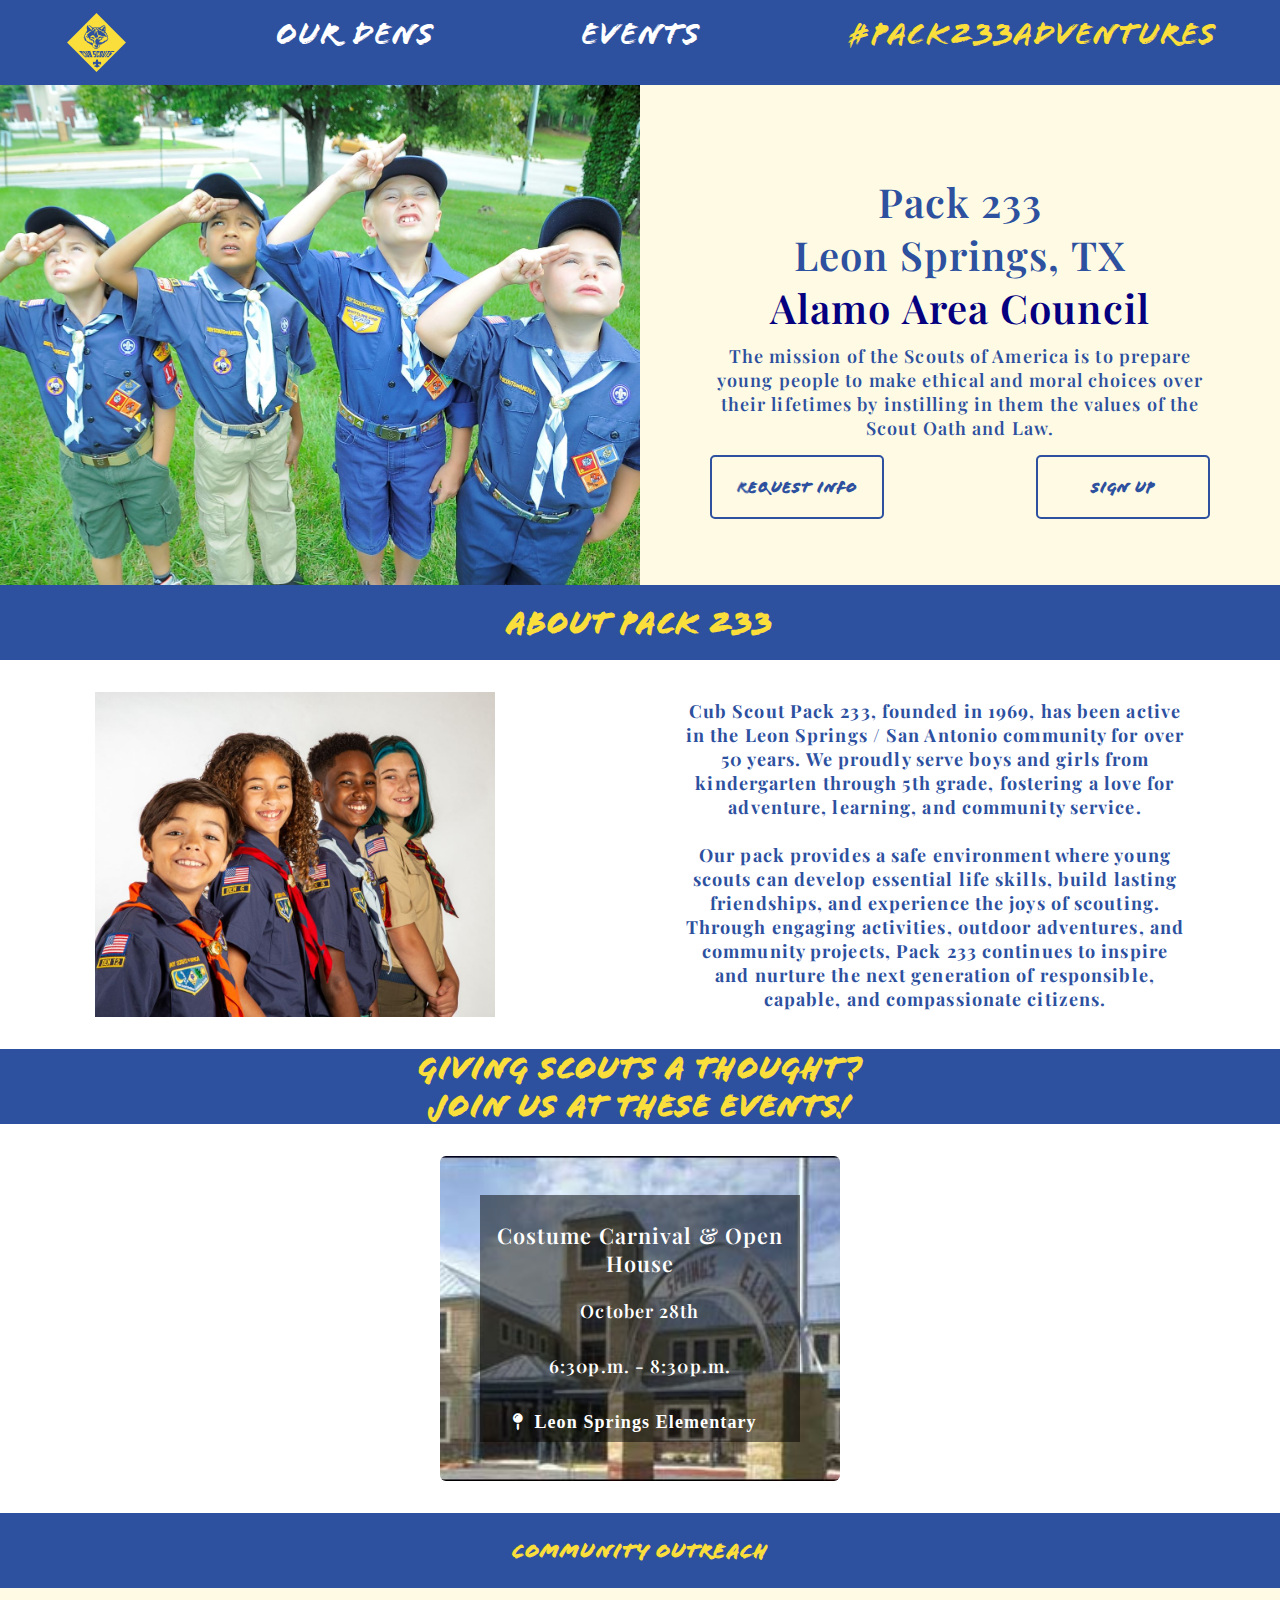
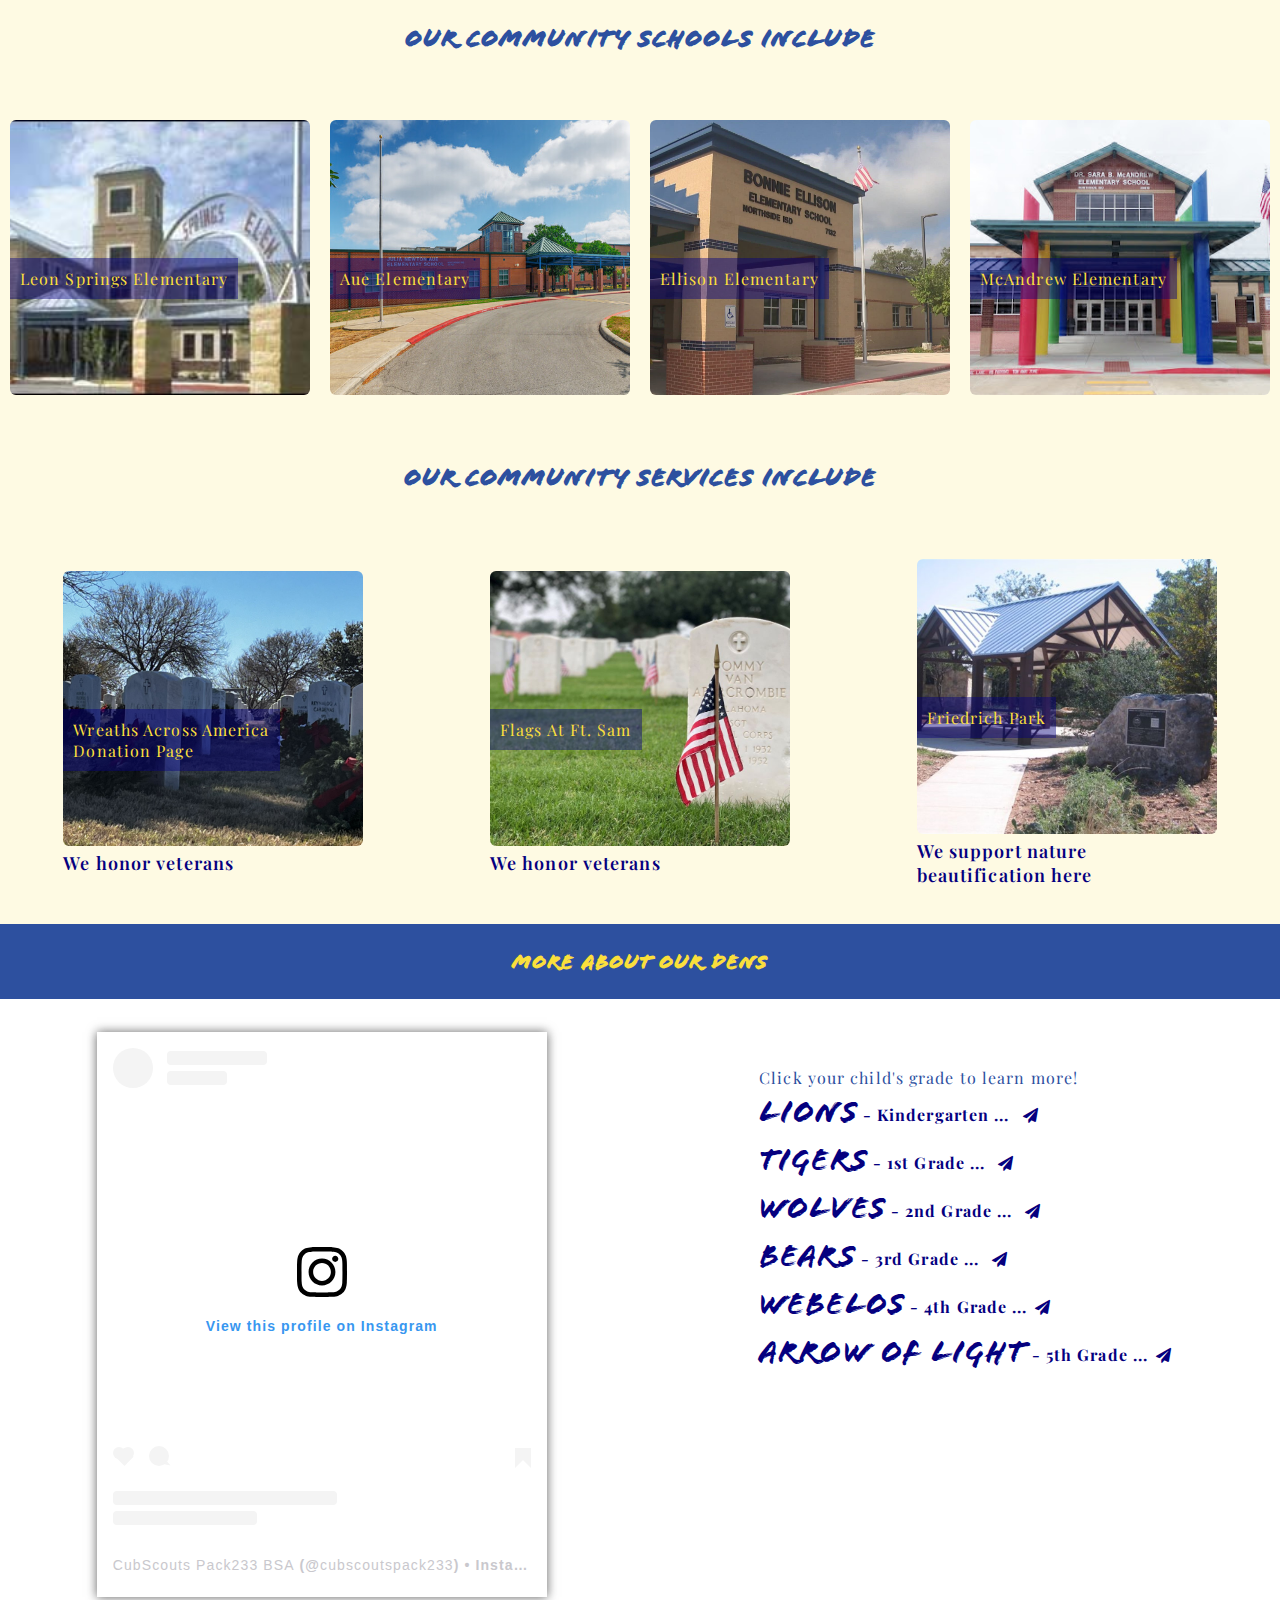
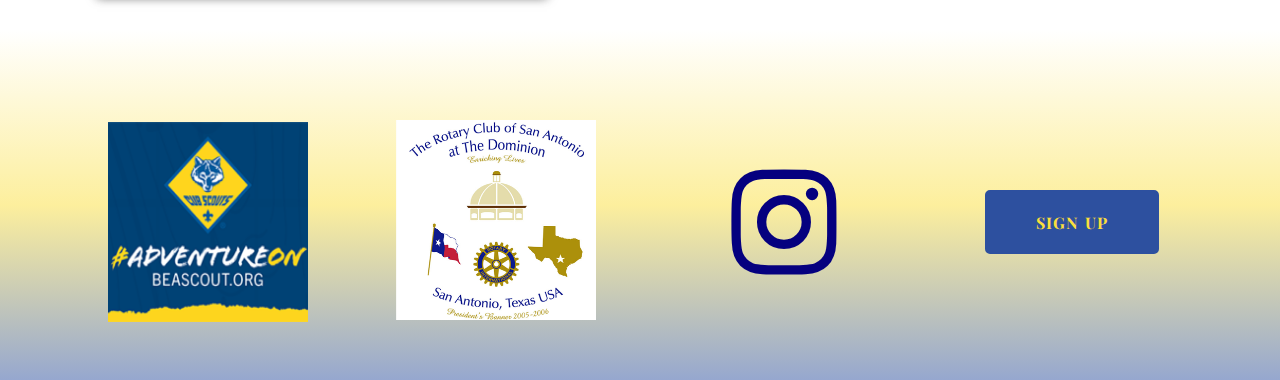
==== commit e5b6fce4: "fixed sign up link on home hero and added costume carnival event" ====
--- a/index.html
+++ b/index.html
@@ -28,7 +28,7 @@
                     <div style="background-color: inherit;" class="flex-row m-auto">
                         <a target="_blank" class="heroButton" href="https://my.scouting.org/more-info/d24417ab-6758-4525-a1d3-5074b0b7e87c&beascout=true?_gl=1*5ojyng*_gcl_au*MTU4NzA2MzYxLjE3MjIyMTE1NDc.*_ga*MjA3MTU3ODgwMi4xNzIyMTIxNTUx*_ga_61ZEHCVHHS*MTcyMjIxMTU0Ny4xLjEuMTcyMjIxMTU3NS4zMi4wLjA.*_ga_20G0JHESG4*MTcyMjIxMTU0OC4xLjEuMTcyMjIxMTU3NS4zMy4wLjA.&_ga=2.195953002.758664652.1722121557-2071578802.1722121551">
                     request info</a><br/>
-                    <a target="_blank" class="heroButton" href="https://my.scouting.org/more-info/d24417ab-6758-4525-a1d3-5074b0b7e87c&beascout=true?_gl=1*5ojyng*_gcl_au*MTU4NzA2MzYxLjE3MjIyMTE1NDc.*_ga*MjA3MTU3ODgwMi4xNzIyMTIxNTUx*_ga_61ZEHCVHHS*MTcyMjIxMTU0Ny4xLjEuMTcyMjIxMTU3NS4zMi4wLjA.*_ga_20G0JHESG4*MTcyMjIxMTU0OC4xLjEuMTcyMjIxMTU3NS4zMy4wLjA.&_ga=2.195953002.758664652.1722121557-2071578802.1722121551">
+                    <a target="_blank" class="heroButton" href="https://my.scouting.org/online-registration/d24417ab-6758-4525-a1d3-5074b0b7e87c/applicant-type">
                         Sign Up</a>
                     </div>
                 </div>
@@ -59,12 +59,12 @@
                         <p><a target="_blank" aria-label="Directions to Ellison Elementary" style="color: #ffffff;" href="https://maps.app.goo.gl/BHahEkvLc5fnG5948"><span class="fa fa-map-pin"/>Ellison Elementary</a></p>
                     </div>
                 </div> -->
-                <div class="col1 aueBG max-col-w-400">
+                <div class="col1 lseBG max-col-w-400">
                     <div class="overlay">
-                        <h3>AUE ELEMENTARY</h3>
-                        <p>September 25th</p><br/>
-                        <p>6:00p.m.</p><br/>
-                        <p><a aria-label="Directions to Aue Elementary" target="_blank" style="color: #ffffff;" href="https://maps.app.goo.gl/xk5PYhgJ418d5FRM7"><span class="fa fa-map-pin"/>Aue Elementary</a></p>
+                        <h3>Costume Carnival & Open House</h3>
+                        <p>October 28th</p><br/>
+                        <p>6:30p.m. - 8:30p.m.</p><br/>
+                        <p><a aria-label="Directions to Leon Springs Elementary" target="_blank" style="color: #ffffff;" href="https://maps.app.goo.gl/7PDvSFUdbKoC7Xun8"><span class="fa fa-map-pin"/>Leon Springs Elementary</a></p>
                     </div>
                 </div>
             </div>
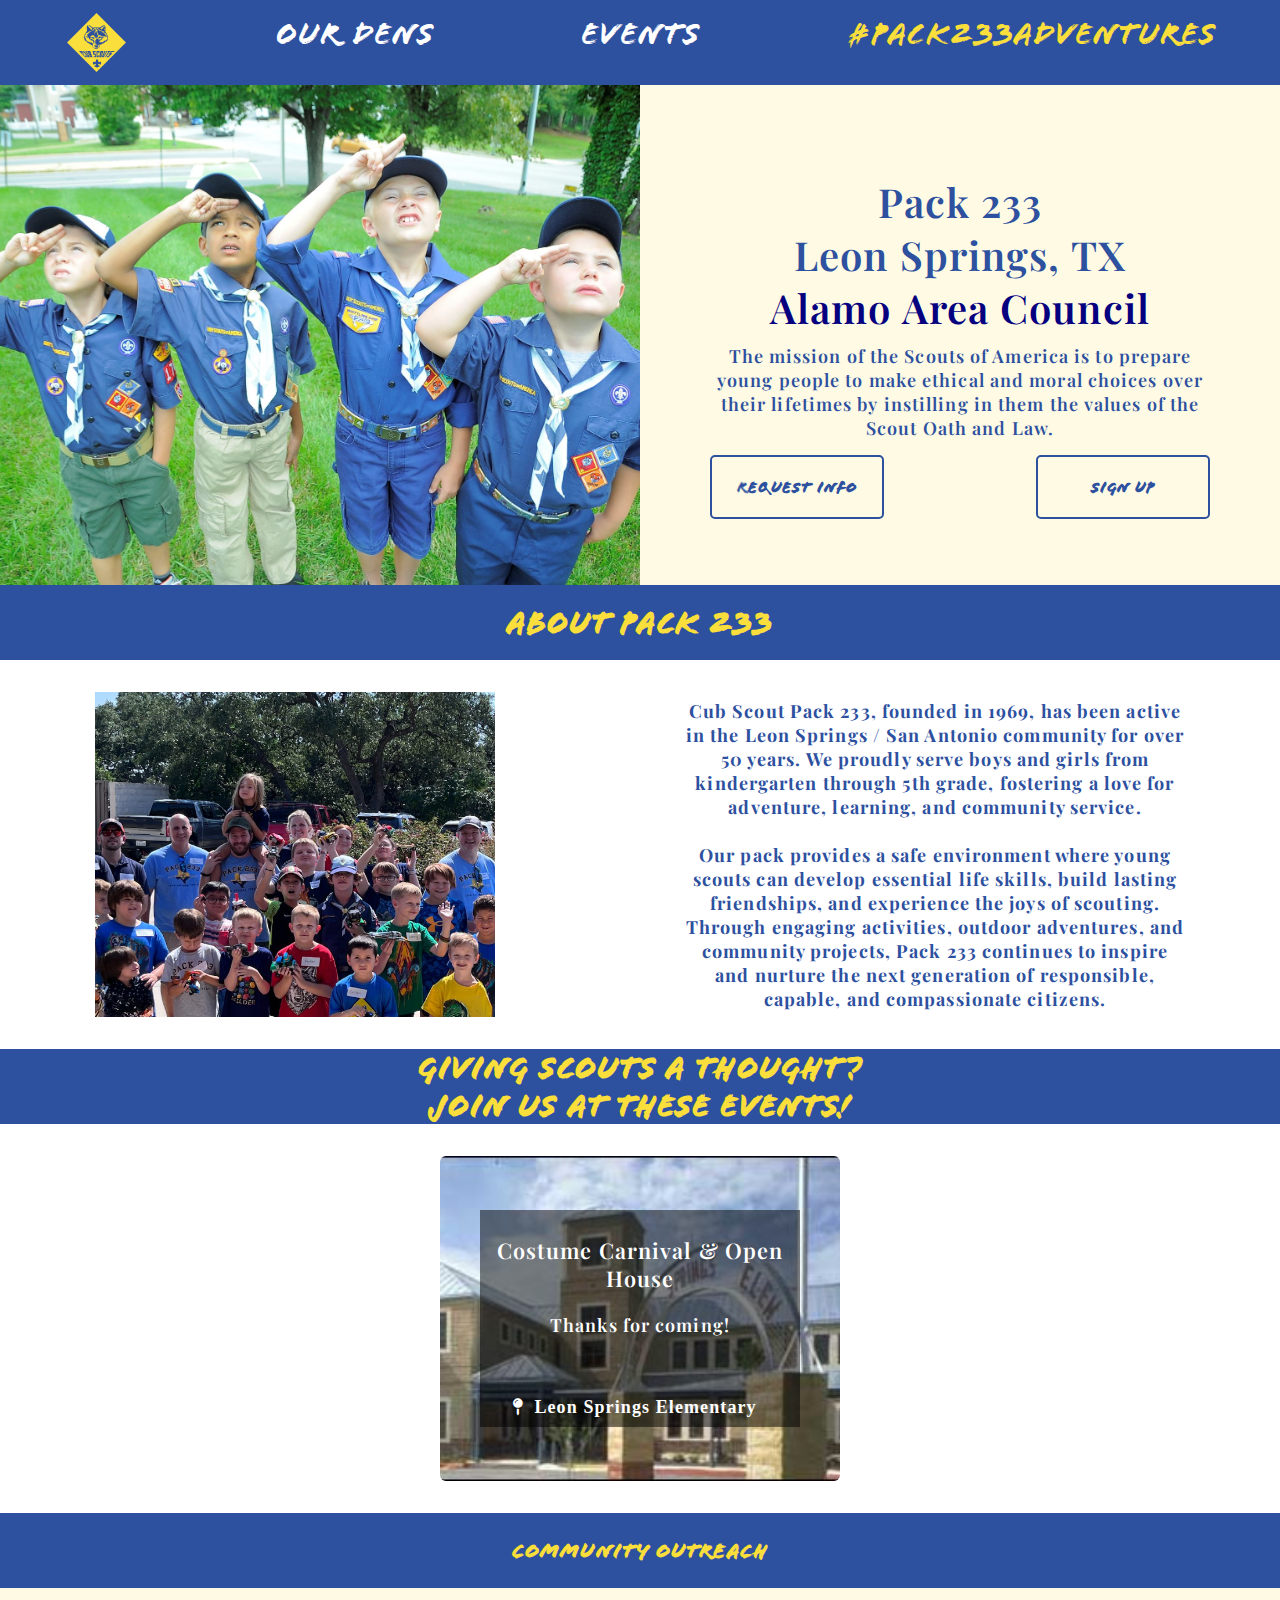
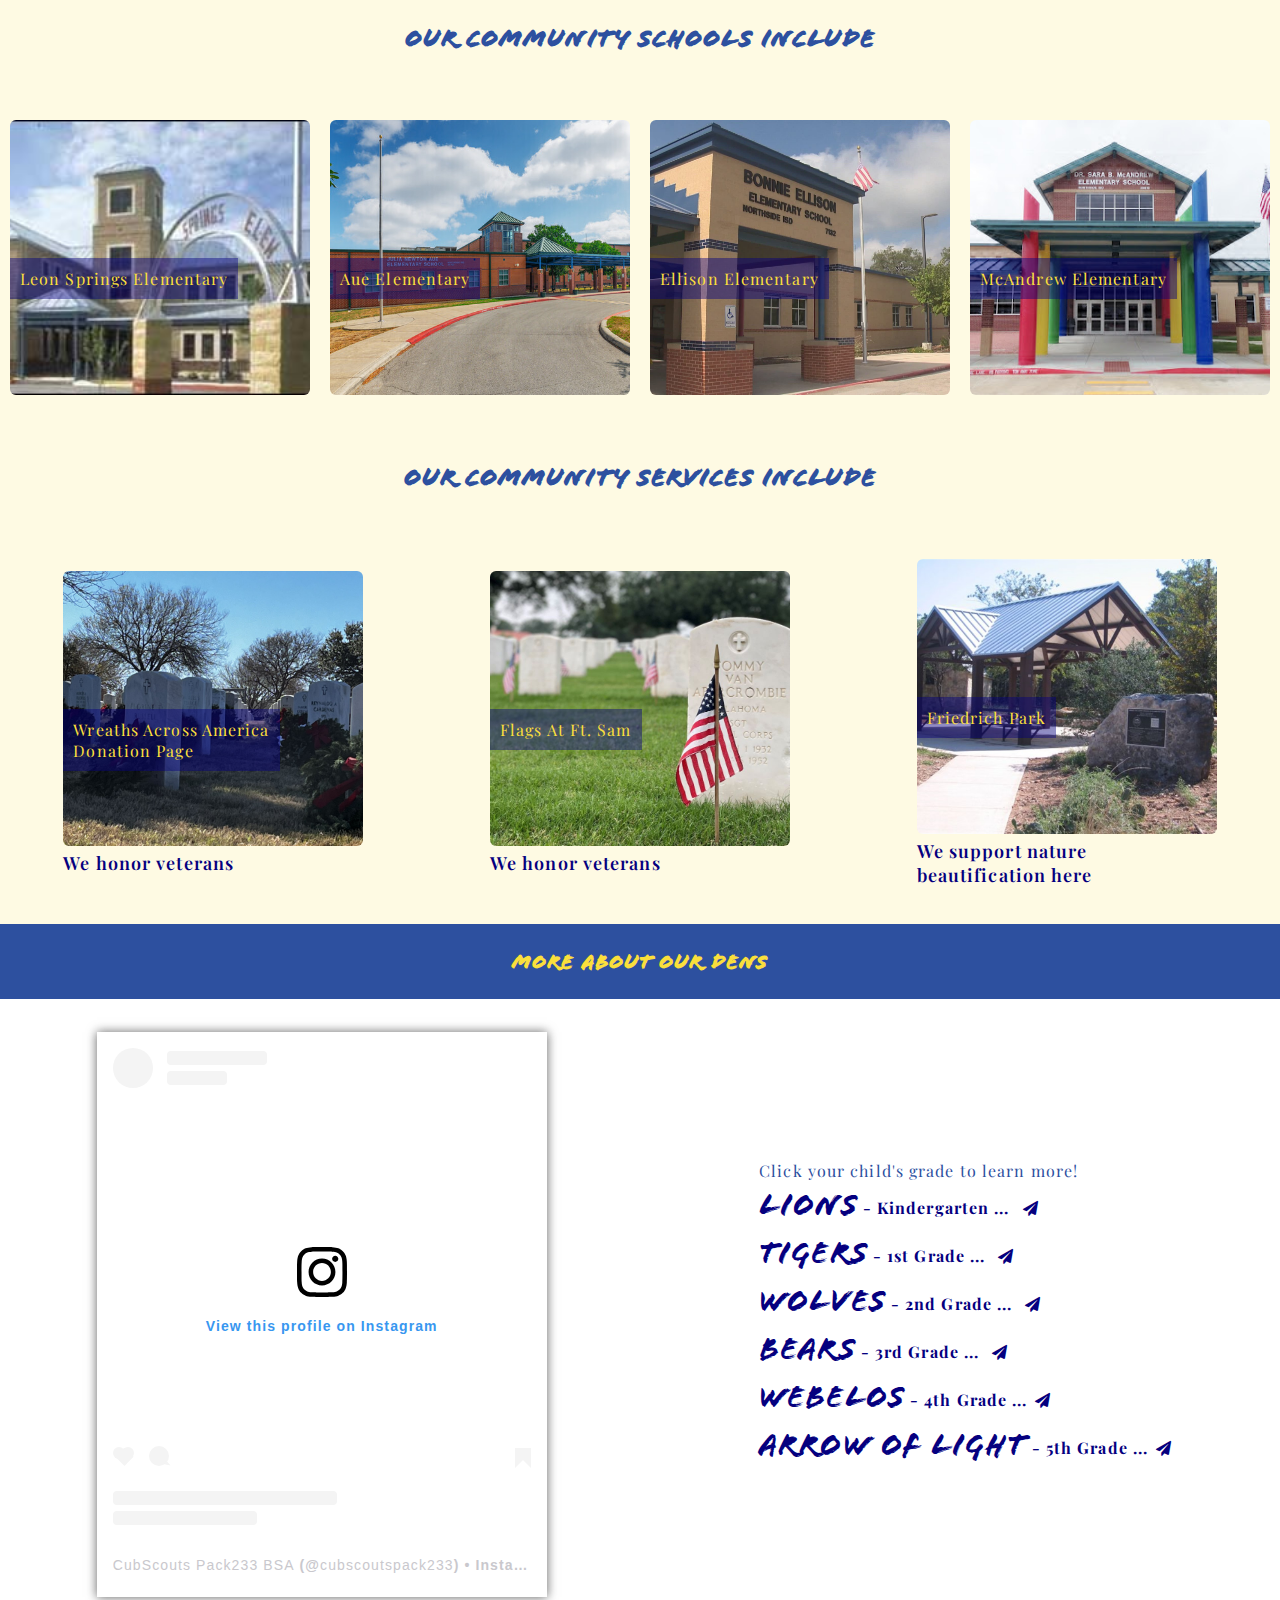
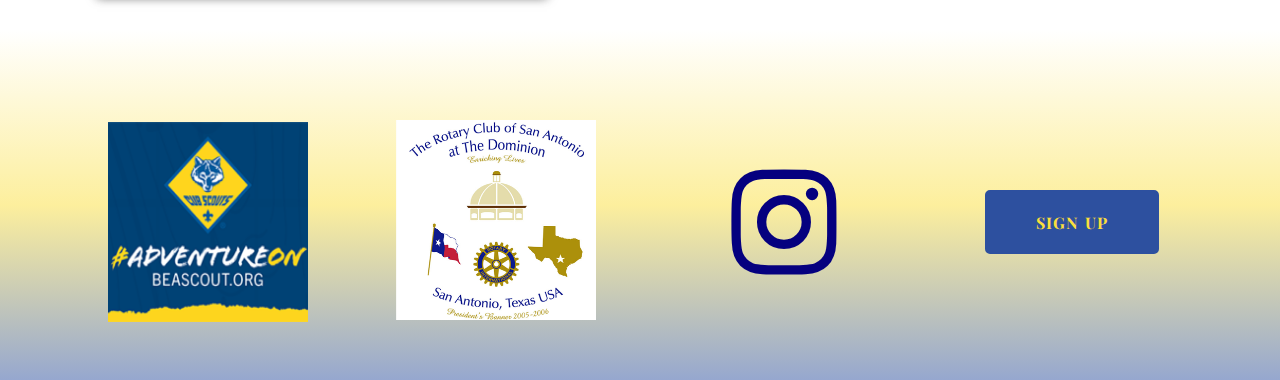
==== commit 9a0604d2: "fixing den list so it's centered better" ====
--- a/index.html
+++ b/index.html
@@ -62,8 +62,8 @@
                 <div class="col1 lseBG max-col-w-400">
                     <div class="overlay">
                         <h3>Costume Carnival & Open House</h3>
-                        <p>October 28th</p><br/>
-                        <p>6:30p.m. - 8:30p.m.</p><br/>
+                        <p>Thanks for coming! </p><br/>
+                        <p></p><br/>
                         <p><a aria-label="Directions to Leon Springs Elementary" target="_blank" style="color: #ffffff;" href="https://maps.app.goo.gl/7PDvSFUdbKoC7Xun8"><span class="fa fa-map-pin"/>Leon Springs Elementary</a></p>
                     </div>
                 </div>
@@ -134,7 +134,7 @@
             <div id="ourDens" class="asideContent j-content-dynamic" > 
                 <blockquote class="instagram-media" data-instgrm-permalink="https://www.instagram.com/cubscoutspack233/?utm_source=ig_embed&amp;utm_campaign=loading" data-instgrm-version="14" style="background:#FFF; border: none !important; box-shadow:0 0 10px 0 rgba(0,0,0,0.5),0 1px 10px 0 rgba(0,0,0,0.15) !important; margin: 1px; max-width:450px; min-width:326px; padding:0; width:95.375%; width:-webkit-calc(100% - 2px); width:calc(100% - 2px);"><div style="padding:16px;"> <a href="https://www.instagram.com/cubscoutspack233/?utm_source=ig_embed&amp;utm_campaign=loading" style=" background:#FFFFFF; line-height:0; padding:0 0; text-align:center; text-decoration:none; width:100%;" target="_blank"> <div style=" display: flex; flex-direction: row; align-items: center;"> <div style="background-color: #F4F4F4; border-radius: 50%; flex-grow: 0; height: 40px; margin-right: 14px; width: 40px;"></div> <div style="display: flex; flex-direction: column; flex-grow: 1; justify-content: center;"> <div style=" background-color: #F4F4F4; border-radius: 4px; flex-grow: 0; height: 14px; margin-bottom: 6px; width: 100px;"></div> <div style=" background-color: #F4F4F4; border-radius: 4px; flex-grow: 0; height: 14px; width: 60px;"></div></div></div><div style="padding: 19% 0;"></div> <div style="display:block; height:50px; margin:0 auto 12px; width:50px;"><svg width="50px" height="50px" viewBox="0 0 60 60" version="1.1" xmlns="https://www.w3.org/2000/svg" xmlns:xlink="https://www.w3.org/1999/xlink"><g stroke="none" stroke-width="1" fill="none" fill-rule="evenodd"><g transform="translate(-511.000000, -20.000000)" fill="#000000"><g><path d="M556.869,30.41 C554.814,30.41 553.148,32.076 553.148,34.131 C553.148,36.186 554.814,37.852 556.869,37.852 C558.924,37.852 560.59,36.186 560.59,34.131 C560.59,32.076 558.924,30.41 556.869,30.41 M541,60.657 C535.114,60.657 530.342,55.887 530.342,50 C530.342,44.114 535.114,39.342 541,39.342 C546.887,39.342 551.658,44.114 551.658,50 C551.658,55.887 546.887,60.657 541,60.657 M541,33.886 C532.1,33.886 524.886,41.1 524.886,50 C524.886,58.899 532.1,66.113 541,66.113 C549.9,66.113 557.115,58.899 557.115,50 C557.115,41.1 549.9,33.886 541,33.886 M565.378,62.101 C565.244,65.022 564.756,66.606 564.346,67.663 C563.803,69.06 563.154,70.057 562.106,71.106 C561.058,72.155 560.06,72.803 558.662,73.347 C557.607,73.757 556.021,74.244 553.102,74.378 C549.944,74.521 548.997,74.552 541,74.552 C533.003,74.552 532.056,74.521 528.898,74.378 C525.979,74.244 524.393,73.757 523.338,73.347 C521.94,72.803 520.942,72.155 519.894,71.106 C518.846,70.057 518.197,69.06 517.654,67.663 C517.244,66.606 516.755,65.022 516.623,62.101 C516.479,58.943 516.448,57.996 516.448,50 C516.448,42.003 516.479,41.056 516.623,37.899 C516.755,34.978 517.244,33.391 517.654,32.338 C518.197,30.938 518.846,29.942 519.894,28.894 C520.942,27.846 521.94,27.196 523.338,26.654 C524.393,26.244 525.979,25.756 528.898,25.623 C532.057,25.479 533.004,25.448 541,25.448 C548.997,25.448 549.943,25.479 553.102,25.623 C556.021,25.756 557.607,26.244 558.662,26.654 C560.06,27.196 561.058,27.846 562.106,28.894 C563.154,29.942 563.803,30.938 564.346,32.338 C564.756,33.391 565.244,34.978 565.378,37.899 C565.522,41.056 565.552,42.003 565.552,50 C565.552,57.996 565.522,58.943 565.378,62.101 M570.82,37.631 C570.674,34.438 570.167,32.258 569.425,30.349 C568.659,28.377 567.633,26.702 565.965,25.035 C564.297,23.368 562.623,22.342 560.652,21.575 C558.743,20.834 556.562,20.326 553.369,20.18 C550.169,20.033 549.148,20 541,20 C532.853,20 531.831,20.033 528.631,20.18 C525.438,20.326 523.257,20.834 521.349,21.575 C519.376,22.342 517.703,23.368 516.035,25.035 C514.368,26.702 513.342,28.377 512.574,30.349 C511.834,32.258 511.326,34.438 511.181,37.631 C511.035,40.831 511,41.851 511,50 C511,58.147 511.035,59.17 511.181,62.369 C511.326,65.562 511.834,67.743 512.574,69.651 C513.342,71.625 514.368,73.296 516.035,74.965 C517.703,76.634 519.376,77.658 521.349,78.425 C523.257,79.167 525.438,79.673 528.631,79.82 C531.831,79.965 532.853,80.001 541,80.001 C549.148,80.001 550.169,79.965 553.369,79.82 C556.562,79.673 558.743,79.167 560.652,78.425 C562.623,77.658 564.297,76.634 565.965,74.965 C567.633,73.296 568.659,71.625 569.425,69.651 C570.167,67.743 570.674,65.562 570.82,62.369 C570.966,59.17 571,58.147 571,50 C571,41.851 570.966,40.831 570.82,37.631"></path></g></g></g></svg></div><div style="padding-top: 8px;"> <div style=" color:#3897f0; font-family:Arial,sans-serif; font-size:14px; font-style:normal; font-weight:550; line-height:18px;">View this profile on Instagram</div></div><div style="padding: 12.5% 0;"></div> <div style="display: flex; flex-direction: row; margin-bottom: 14px; align-items: center;"><div> <div style="background-color: #F4F4F4; border-radius: 50%; height: 12.5px; width: 12.5px; transform: translateX(0px) translateY(7px);"></div> <div style="background-color: #F4F4F4; height: 12.5px; transform: rotate(-45deg) translateX(3px) translateY(1px); width: 12.5px; flex-grow: 0; margin-right: 14px; margin-left: 2px;"></div> <div style="background-color: #F4F4F4; border-radius: 50%; height: 12.5px; width: 12.5px; transform: translateX(9px) translateY(-18px);"></div></div><div style="margin-left: 8px;"> <div style=" background-color: #F4F4F4; border-radius: 50%; flex-grow: 0; height: 20px; width: 20px;"></div> <div style=" width: 0; height: 0; border-top: 2px solid transparent; border-left: 6px solid #f4f4f4; border-bottom: 2px solid transparent; transform: translateX(16px) translateY(-4px) rotate(30deg)"></div></div><div style="margin-left: auto;"> <div style=" width: 0px; border-top: 8px solid #F4F4F4; border-right: 8px solid transparent; transform: translateY(16px);"></div> <div style=" background-color: #F4F4F4; flex-grow: 0; height: 12px; width: 16px; transform: translateY(-4px);"></div> <div style=" width: 0; height: 0; border-top: 8px solid #F4F4F4; border-left: 8px solid transparent; transform: translateY(-4px) translateX(8px);"></div></div></div> <div style="display: flex; flex-direction: column; flex-grow: 1; justify-content: center; margin-bottom: 24px;"> <div style=" background-color: #F4F4F4; border-radius: 4px; flex-grow: 0; height: 14px; margin-bottom: 6px; width: 224px;"></div> <div style=" background-color: #F4F4F4; border-radius: 4px; flex-grow: 0; height: 14px; width: 144px;"></div></div></a><p style=" color:#c9c8cd; font-family:Arial,sans-serif; font-size:14px; line-height:17px; margin-bottom:0; margin-top:8px; overflow:hidden; padding:8px 0 7px; text-align:center; text-overflow:ellipsis; white-space:nowrap;"><a href="https://www.instagram.com/cubscoutspack233/?utm_source=ig_embed&amp;utm_campaign=loading" style=" color:#c9c8cd; font-family:Arial,sans-serif; font-size:14px; font-style:normal; font-weight:normal; line-height:17px;" target="_blank">CubScouts Pack233 BSA</a> (@<a href="https://www.instagram.com/cubscoutspack233/?utm_source=ig_embed&amp;utm_campaign=loading" style=" color:#c9c8cd; font-family:Arial,sans-serif; font-size:14px; font-style:normal; font-weight:normal; line-height:17px;" target="_blank">cubscoutspack233</a>) • Instagram photos and videos</p></div></blockquote>
 
-                <div class="">
+                <div class="" style="display: flex; align-items: center;">
                         <ul class="denListContainer" style="font-weight: 700px">
                             Click your child's grade to learn more! <br/>
                             <li><a target="_self" href="lions.html"><span class="hash">Lions</span> - Kindergarten ... <span style="font-size: 24px; position: relative; top: 5px; left: 3px;"><i class="fa fa-light fa-paper-plane"></i></span></a></li>
--- a/styles.css
+++ b/styles.css
@@ -91,11 +91,11 @@
 background-size: cover;
 }
 .kidsBG{
-    background-image: url('./images/BSA_0546-edit-photo-CSBC.jpg');
-    background-position: center center;
-    background-repeat: no-repeat;
-    background-size: cover;
-    }
+background-image: url('./images/pack233.png');
+background-position: center center;
+background-repeat: no-repeat;
+background-size: cover;
+}
 .lionHeroBG{
 background-image: url('./images/ranks/Lion.jpg');
 background-position: center center;
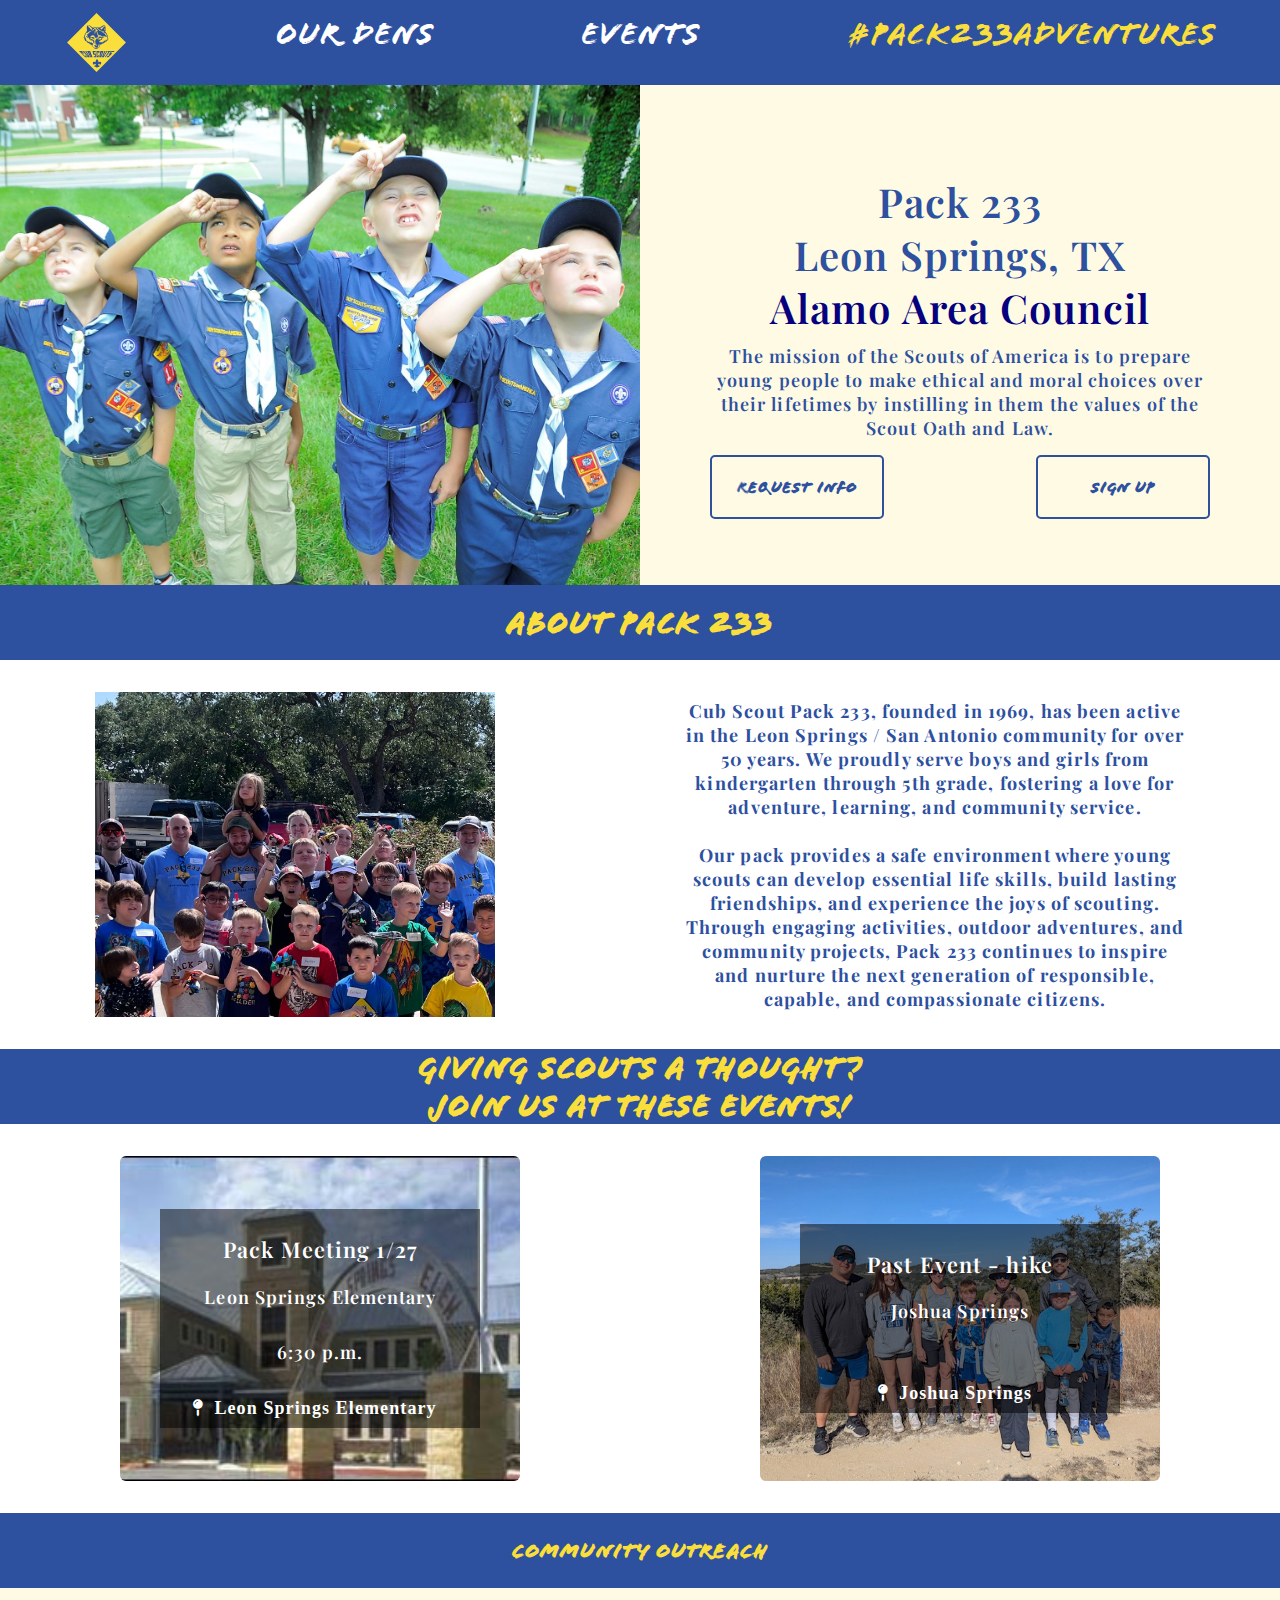
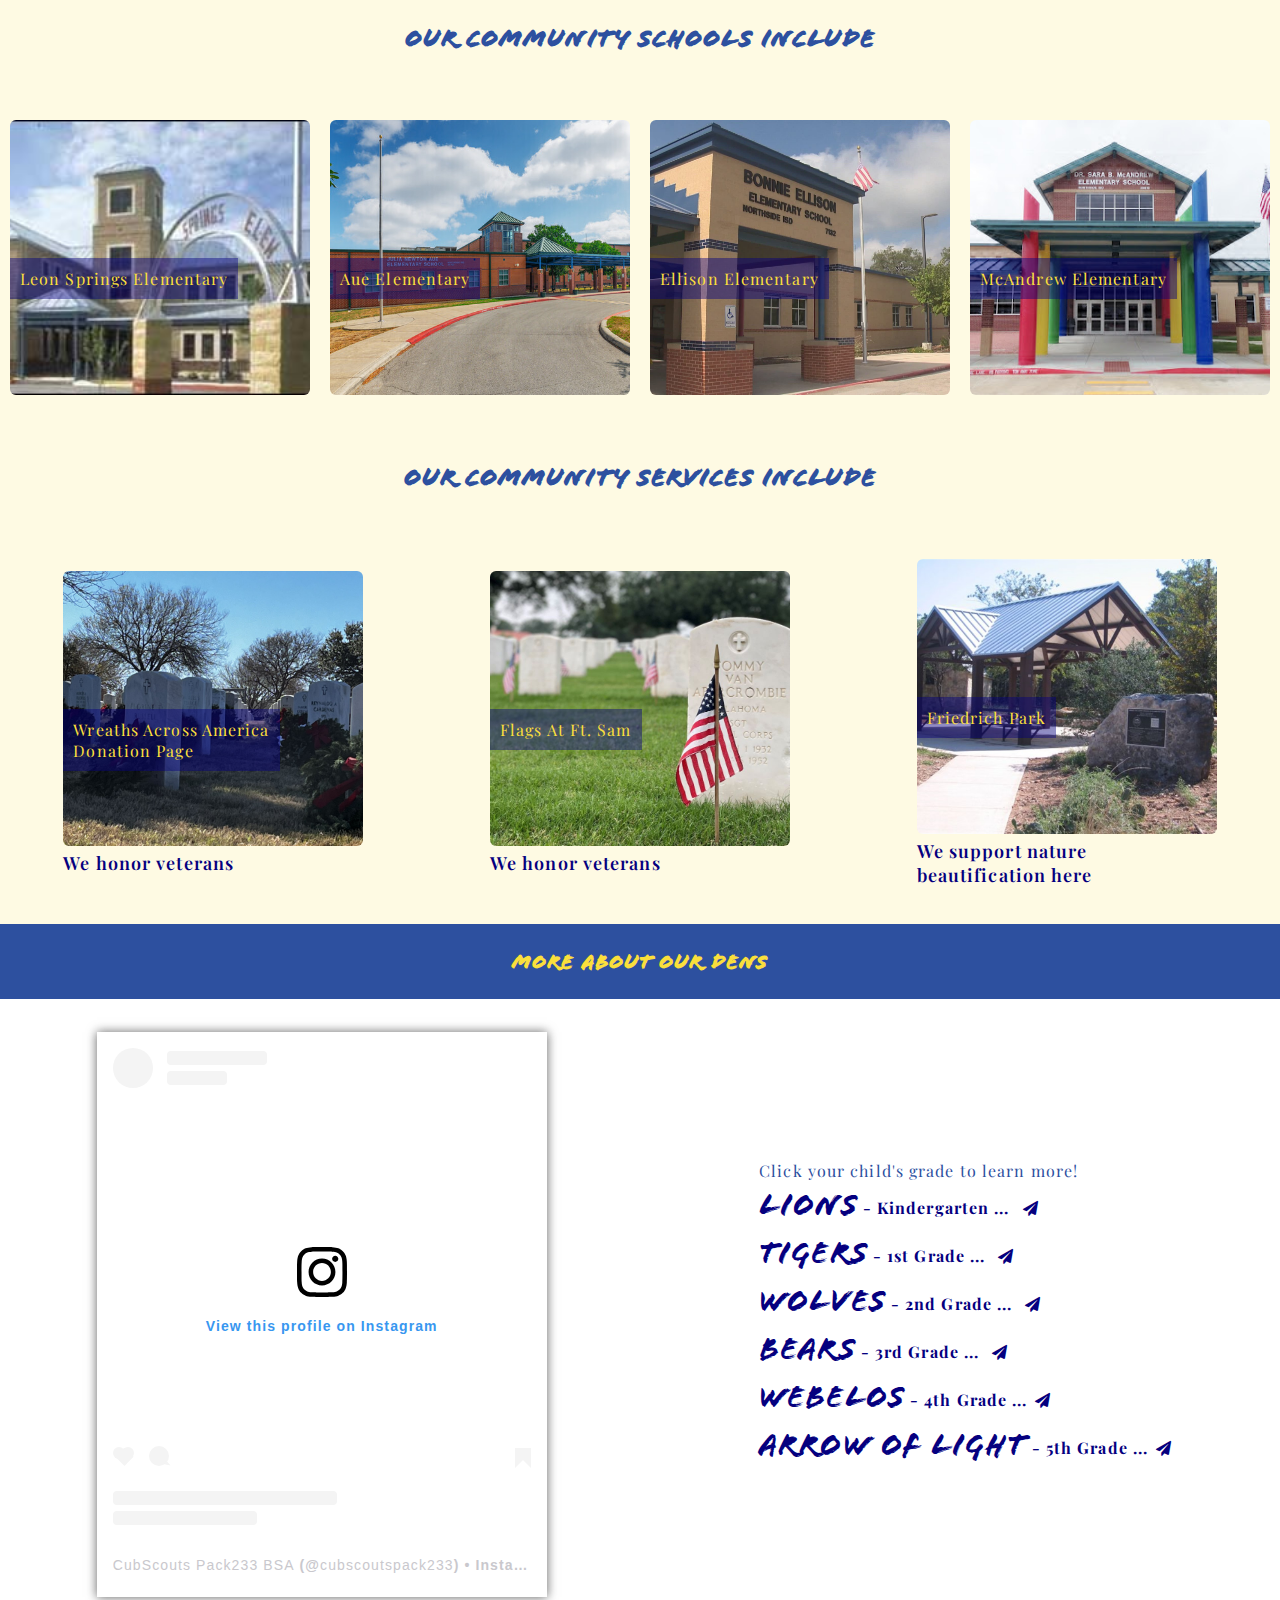
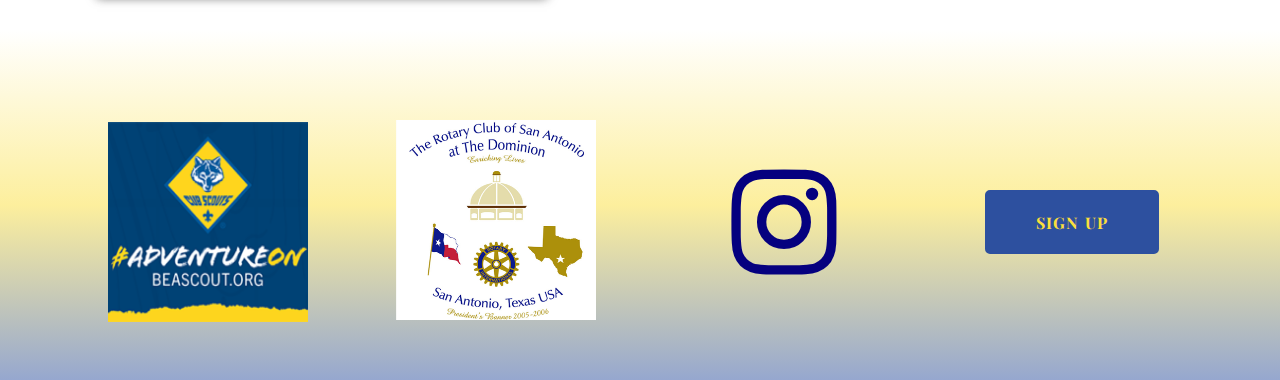
==== commit 673ddac8: "new photos added" ====
--- a/index.html
+++ b/index.html
@@ -61,10 +61,18 @@
                 </div> -->
                 <div class="col1 lseBG max-col-w-400">
                     <div class="overlay">
-                        <h3>Costume Carnival & Open House</h3>
-                        <p>Thanks for coming! </p><br/>
+                        <h3>Pack Meeting 1/27</h3>
+                        <p>Leon Springs Elementary </p><br/>
+                        <p>6:30 p.m.</p><br/>
+                        <p><a aria-label="Directions to Leon Springs Elementary" target="_blank" style="color: #ffffff;" href="https://maps.app.goo.gl/7PDvSFUdbKoC7Xun8"><span class="fa fa-map-pin"/>Leon Springs Elementary</a></p>
+                    </div>
+                </div>
+                <div class="col1 hikeBG max-col-w-400">
+                    <div class="overlay">
+                        <h3>Past Event - hike</h3>
+                        <p>Joshua Springs </p><br/>
                         <p></p><br/>
-                        <p><a aria-label="Directions to Leon Springs Elementary" target="_blank" style="color: #ffffff;" href="https://maps.app.goo.gl/7PDvSFUdbKoC7Xun8"><span class="fa fa-map-pin"/>Leon Springs Elementary</a></p>
+                        <p><a aria-label="Directions to Leon Springs Elementary" target="_blank" style="color: #ffffff;" href="https://maps.app.goo.gl/PdcCesaNSjB3xx429"><span class="fa fa-map-pin"/>Joshua Springs</a></p>
                     </div>
                 </div>
             </div>
--- a/styles.css
+++ b/styles.css
@@ -270,6 +270,13 @@
 background-size: cover;
 border-radius: 6px;
 }
+.hikeBG{
+    background-image: url('./images/hike-1-1-2025.jpeg');
+    background-position: center center;
+    background-repeat: no-repeat;
+    background-size: cover;
+    border-radius: 6px;
+    }
 .aueBG{
 background-image: url('./images/aueElem.jpg');
 background-position: center center;
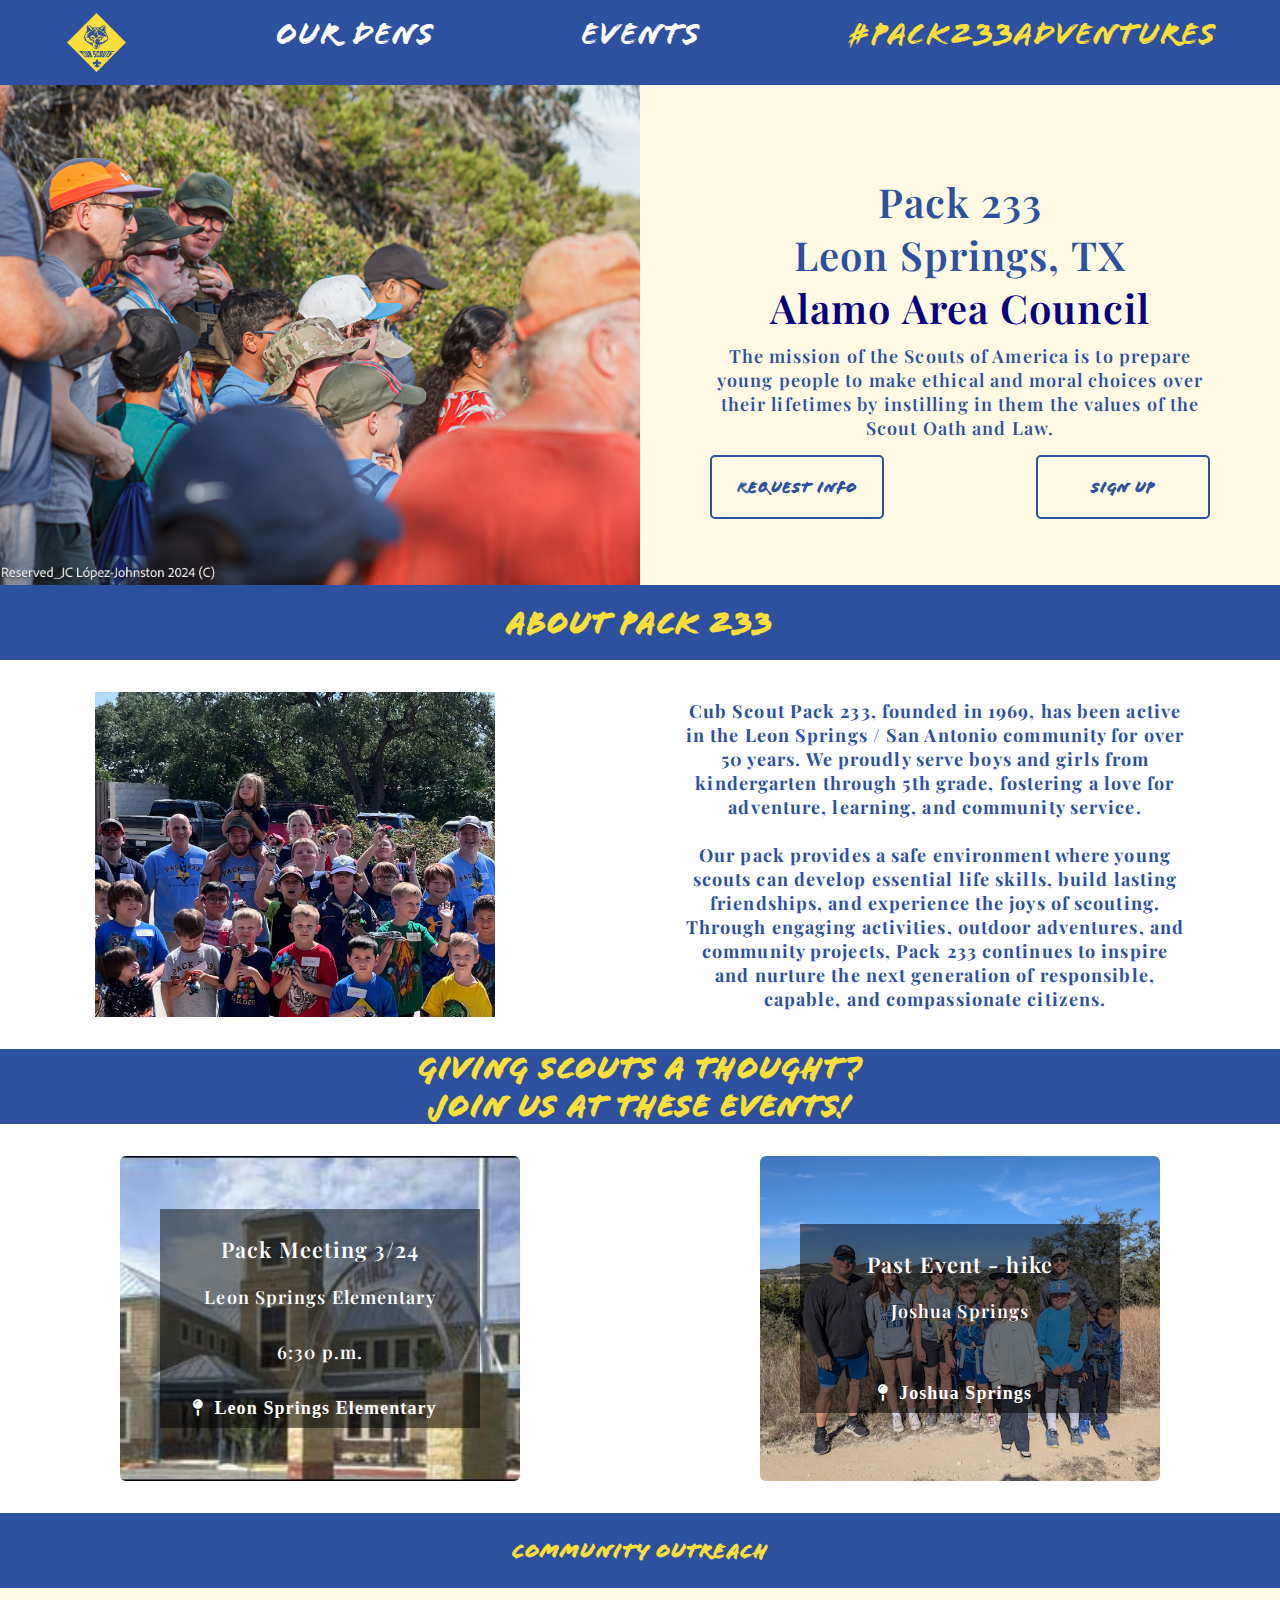
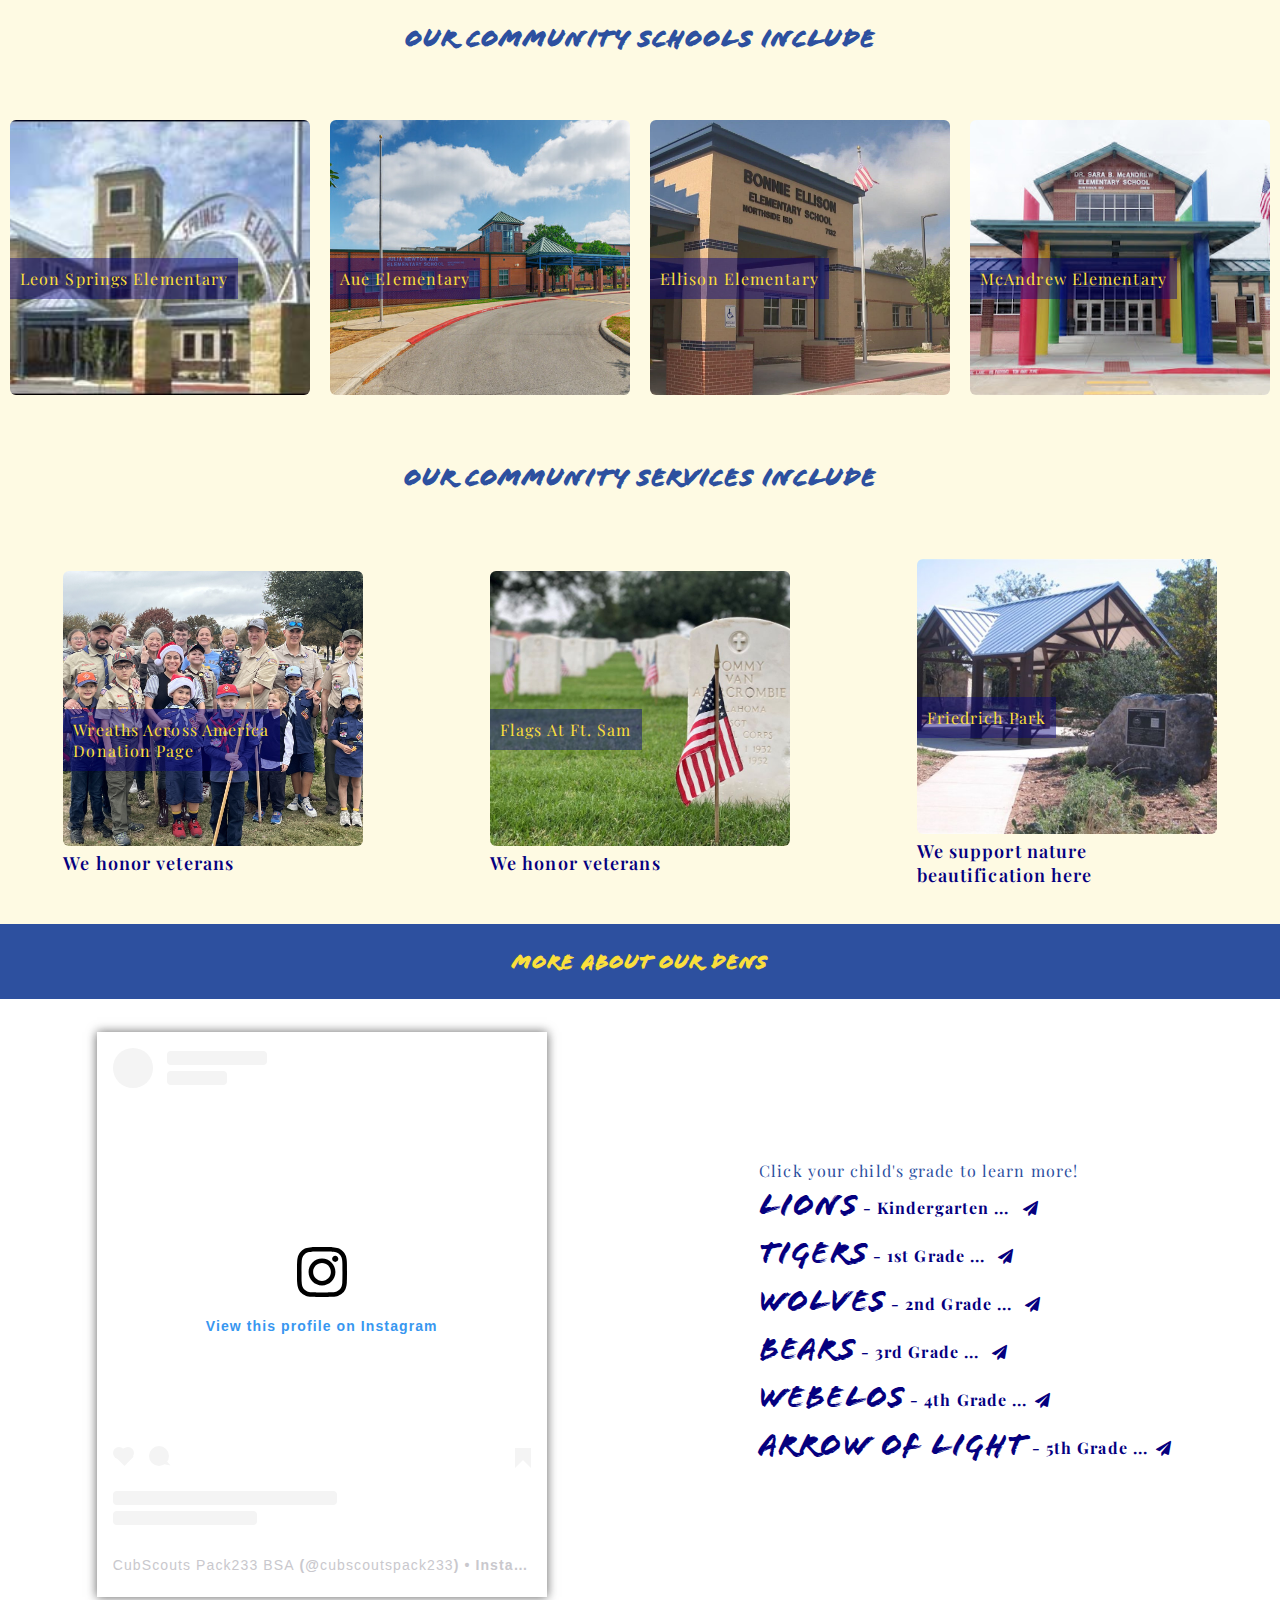
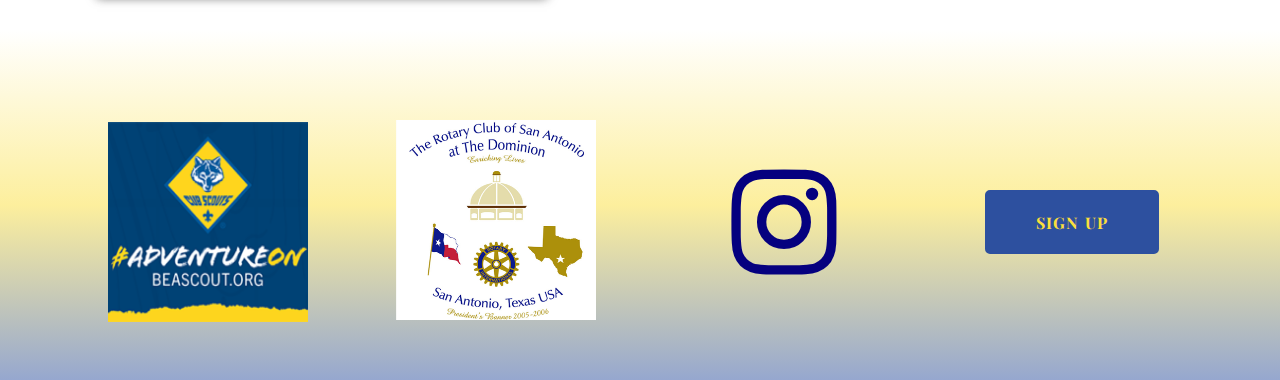
==== commit ea899b25: "new pack meeting date" ====
--- a/index.html
+++ b/index.html
@@ -61,7 +61,7 @@
                 </div> -->
                 <div class="col1 lseBG max-col-w-400">
                     <div class="overlay">
-                        <h3>Pack Meeting 1/27</h3>
+                        <h3>Pack Meeting 3/24</h3>
                         <p>Leon Springs Elementary </p><br/>
                         <p>6:30 p.m.</p><br/>
                         <p><a aria-label="Directions to Leon Springs Elementary" target="_blank" style="color: #ffffff;" href="https://maps.app.goo.gl/7PDvSFUdbKoC7Xun8"><span class="fa fa-map-pin"/>Leon Springs Elementary</a></p>
--- a/styles.css
+++ b/styles.css
@@ -85,7 +85,7 @@
 background-color: #fadf3c;
 }
 .heroBG{
-background-image: url('./images/7118_R_33451_01_0057-photo-CSBC-1.JPG');
+background-image: url('./images/Halloween-meeting/Dgt 420_2024 Miranda Alegría_Cub Scout Pack 233_Crownridge Canyon Natural Area_San Antonio_TX_2024_10_06_0032 1.JPG');
 background-position: center center;
 background-repeat: no-repeat;
 background-size: cover;
@@ -101,44 +101,82 @@
 background-position: center center;
 background-repeat: no-repeat;
 background-color: #ffffff;
+background-size: 50%;
+}
+.lionInActionPic{
+    background-image: url('./images/Pack Meeting/lion-hero-image.jpg');
+    background-position: 20% 50%;
+    background-repeat: no-repeat;
+    background-color: #ffffff;
 }
 .tigerHeroBG{
 background-image: url('./images/ranks/Tiger.jpg');
 background-position: center center;
 background-repeat: no-repeat;
 background-color: #ffffff;
-background-size: 20%;
-
+background-size: 40%;
+}
+.tigerInActionPic{
+    background-image: url('./images/Pack Meeting/Dgt 424_2024 Miranda Alegria_Cub Scout Pack 233_November Award Ceremony_San Antonio_TX_2024_11_18_0010.JPG');
+    background-position: center;
+    background-repeat: no-repeat;
+    background-color: #ffffff;
 }
 .wolfHeroBG{
 background-image: url('./images/ranks/Wolf.jpg');
 background-position: center center;
 background-repeat: no-repeat;
 background-color: #ffffff;
-background-size: 20%;
-
+background-size: 40%;
+}
+.wolfInActionPic{
+    background-image: url('./images/Pack Meeting/Dgt 419_2024 Miranda Alegría_Cub Scout Pack 233_Fall Award  Ceremony_San Antonio_TX2024_09_23_0022.webp');
+    background-position: center;
+    background-repeat: no-repeat;
+    background-color: #ffffff;
 }
 .bearHeroBG{
 background-image: url('./images/ranks/CS_bear-insignia-CSBC.jpg');
 background-position: center center;
 background-repeat: no-repeat;
 background-color: #ffffff;
-background-size: 30%;
-
+background-size: 40%;
+
+}
+.bearInActionPic{
+    background-image: url('./images/Pack Meeting/Dgt 419_2024 Miranda Alegría_Cub Scout Pack 233_Fall Award  Ceremony_San Antonio_TX2024_09_23_0024.JPG');
+    background-position: top;
+    background-repeat: no-repeat;
+    background-color: #ffffff;
 }
 .webelosHeroBG{
 background-image: url('./images/ranks/webelo.jpg');
 background-position: center center;
 background-repeat: no-repeat;
 background-color: #ffffff;
-background-size: 20%;
-
+background-size: 30%;
+
+}
+.webeloInActionPic{
+    background-image: url('./images/Pack Meeting/Dgt 424_2024 Miranda Alegria_Cub Scout Pack 233_November Award Ceremony_San Antonio_TX_2024_11_18_0015.JPG');
+    background-position: top center;
+    object-fit: contain;
+    background-repeat: no-repeat;
+    background-color: #ffffff;
 }
 .aolHeroBG{
 background-image: url('./images/ranks/AOL.jpeg');
 background-position: center center;
 background-repeat: no-repeat;
 background-color: #ffffff;
+background-size: 50%;
+}
+.aolInActionPic{
+background-image: url('./images/Pack Meeting/Dgt 424_2024 Miranda Alegria_Cub Scout Pack 233_November Award Ceremony_San Antonio_TX_2024_11_18_0005.JPG');
+background-position: top center;
+object-fit: contain;
+background-repeat: no-repeat;
+background-color: #ffffff;
 }
 .wolfHeroBG{
 background-image: url('./images/ranks/Wolf.jpg');
@@ -152,7 +190,7 @@
 border-radius: 6px;
 }
 .wwaBG{
-background-image: url('./images/image1.jpg');
+background-image: url('./images/IMG_8035.JPG');
 background-position: center center;
 background-repeat: no-repeat;
 background-size: cover;
@@ -423,6 +461,14 @@
 /* Mobile rendering */
 
 @media (max-width: 800px) { 
+.whatsnextphotos{
+    width: 285px ;
+    height: 260px;
+}
+.longerwhatsnextphotos{
+    width: 285px ;
+    height: 125px;
+}
 .hash{
     font-size: 22px;
 }
@@ -436,7 +482,7 @@
 flex-direction: column;
 }
 .heroContent{
-flex-direction: row;
+display: grid !important;
 height: 460px
 }
 
@@ -469,9 +515,18 @@
 height: 235px;
 width: 90%;
 }
-.tigerHeroBG, .bearHeroBG, .wolfHeroBG, .webelosHeroBG, .lionHeroBG, .aolHeroBG {
-background-size: 80%;
-}
+.tigerHeroBG, .bearHeroBG, .wolfHeroBG, .webelosHeroBG, .lionHeroBG {
+background-size: 50%;
+
+}
+.webelosHeroBG {
+    background-size: 30%;
+}
+.wolfInActionPic, .lionInActionPic, .aolInActionPic, .bearInActionPic, .tigerInActionPic, .webeloInActionPic, .aolHeroBG{
+    background-size: 80%;
+    margin-bottom: 10px
+}
+
 .j-content-dynamic{
     display: grid;
     justify-content: center;
